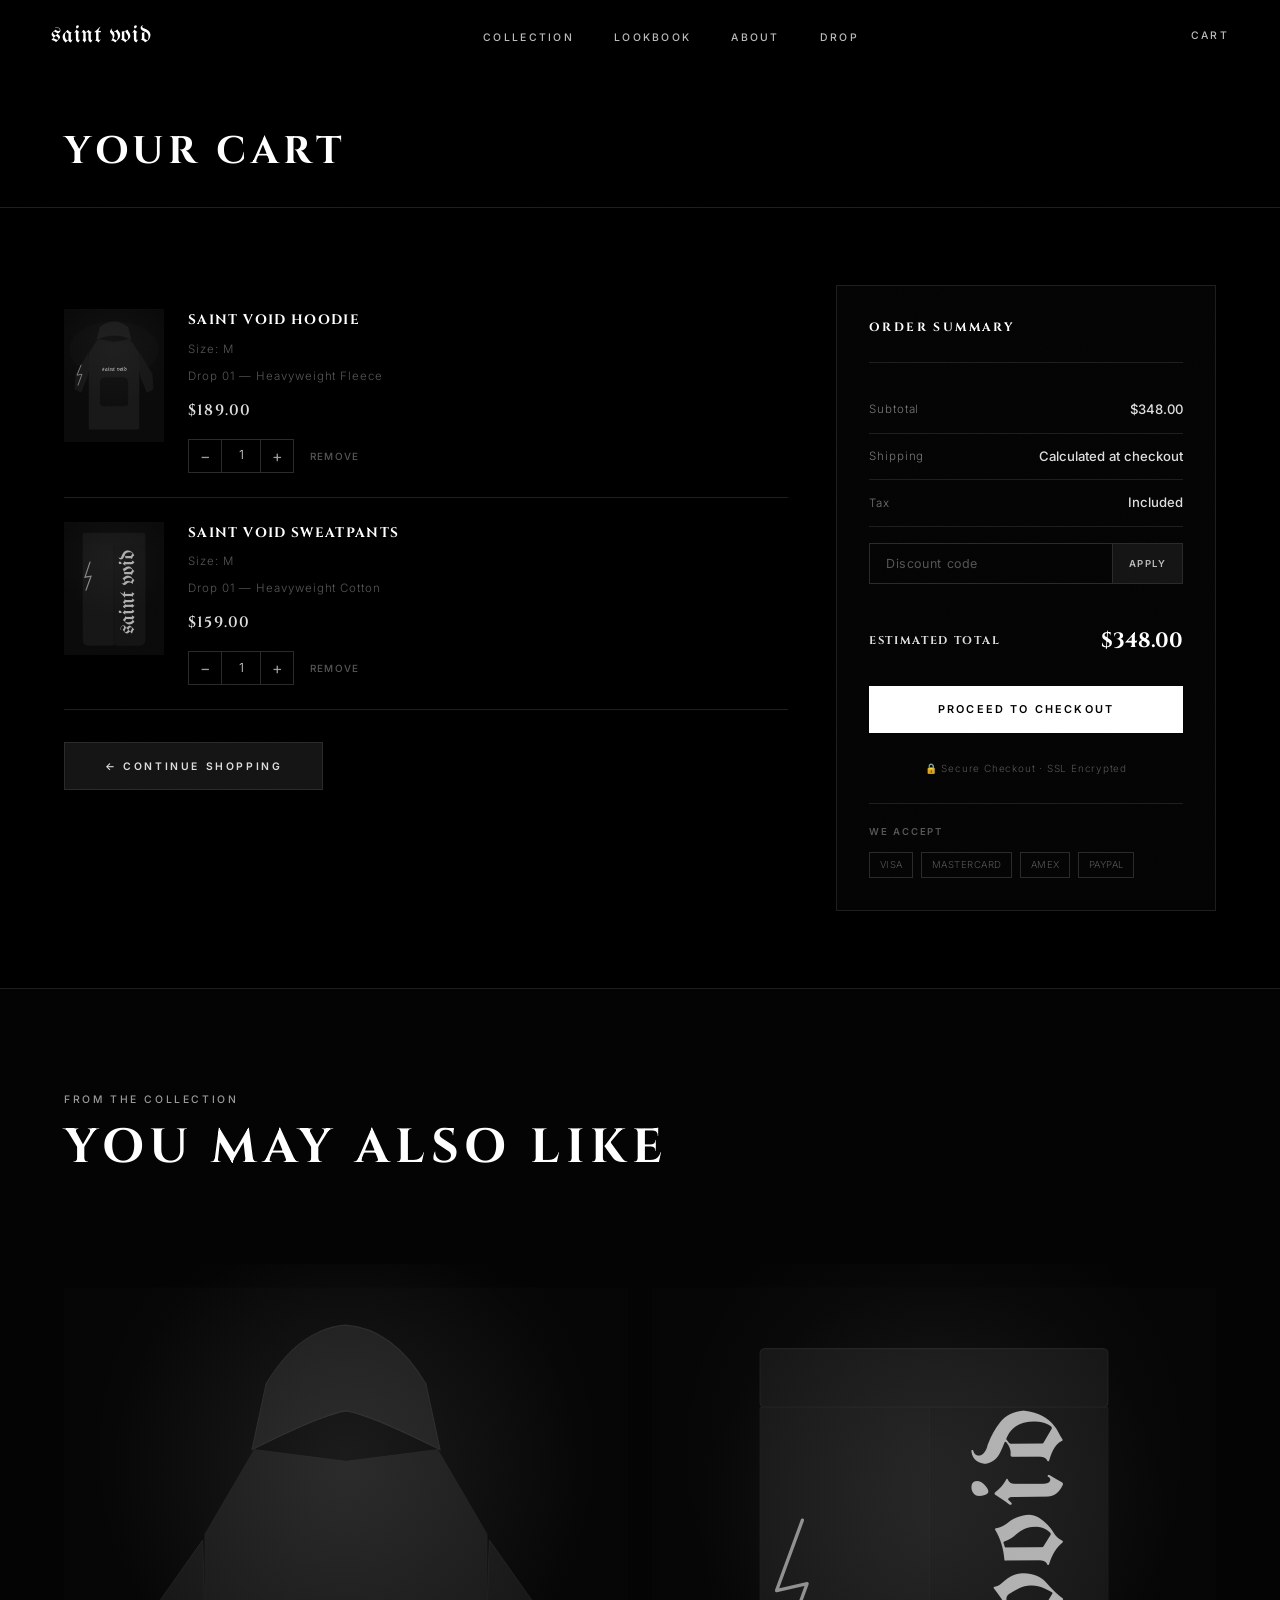
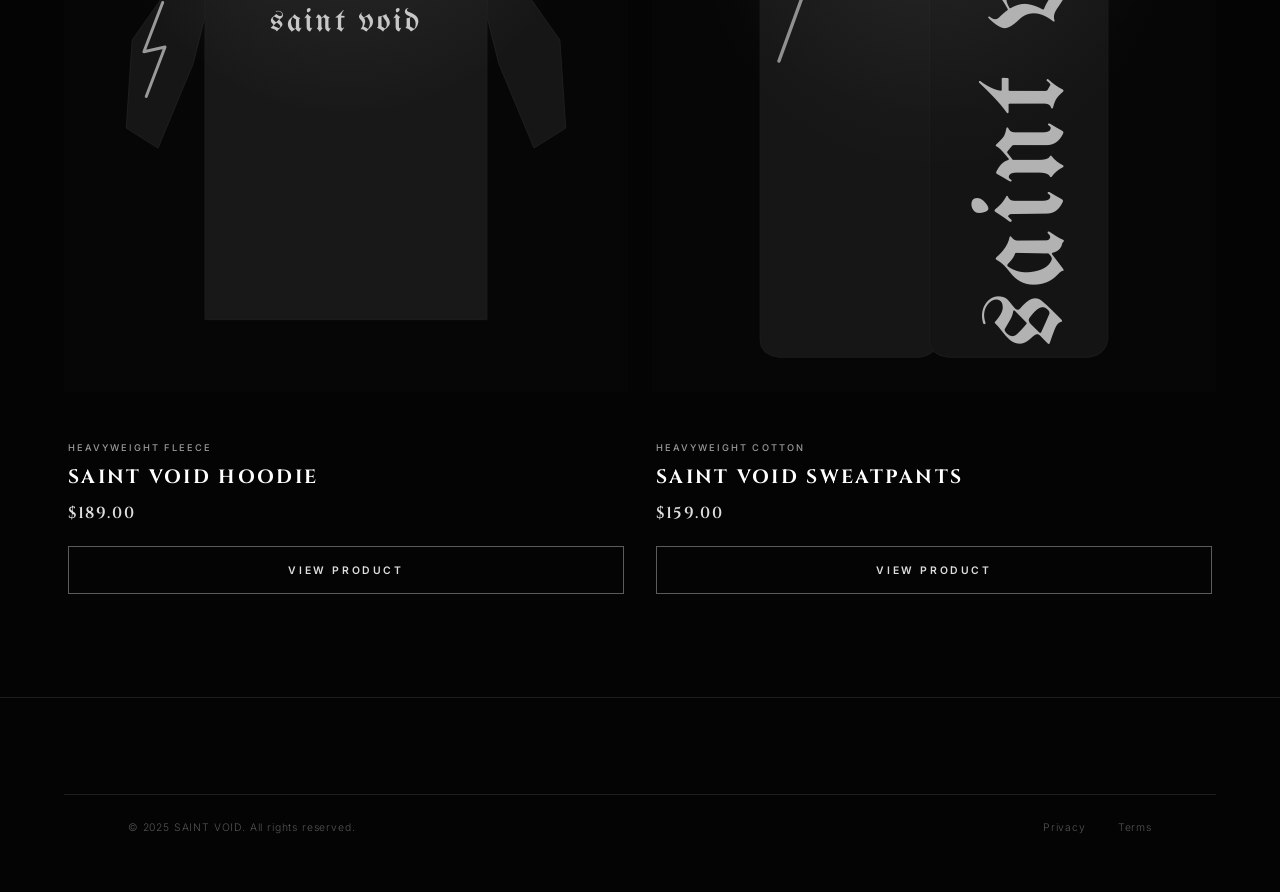
==== cart.html @ ff804b02 "Launch SAINT VOID premium e-commerce website (Drop 01) Complete multi-page luxury gothic streetwear " ====
<!DOCTYPE html>
<html lang="en">
<head>
  <meta charset="UTF-8" />
  <meta name="viewport" content="width=device-width, initial-scale=1.0" />
  <title>Cart — SAINT VOID</title>
  <link rel="preconnect" href="https://fonts.googleapis.com" />
  <link rel="preconnect" href="https://fonts.gstatic.com" crossorigin />
  <link rel="stylesheet" href="css/styles.css" />
</head>
<body>

<!-- ================================================
     NAVIGATION
     ================================================ -->
<nav class="nav scrolled" id="nav">
  <a href="index.html" class="nav-logo">saint void</a>
  <ul class="nav-links">
    <li><a href="index.html#collection">Collection</a></li>
    <li><a href="index.html#lookbook">Lookbook</a></li>
    <li><a href="index.html#about">About</a></li>
    <li><a href="index.html#drop">Drop</a></li>
  </ul>
  <div class="nav-actions">
    <a href="cart.html" class="nav-cart">
      Cart <span class="cart-count" style="display:none;">0</span>
    </a>
    <button class="nav-hamburger" aria-label="Menu">
      <span></span><span></span><span></span>
    </button>
  </div>
</nav>

<!-- Mobile Menu -->
<div class="mobile-menu">
  <button class="mobile-close" aria-label="Close">✕</button>
  <a href="index.html#collection">Collection</a>
  <a href="index.html#lookbook">Lookbook</a>
  <a href="index.html#about">About</a>
  <a href="index.html#drop">Drop</a>
</div>

<!-- ================================================
     CART PAGE
     ================================================ -->
<main class="cart-page">
  <div class="cart-header">
    <h1 class="cart-title">Your Cart</h1>
  </div>

  <div class="cart-layout">

    <!-- ---- Cart Items ---- -->
    <div>
      <div class="cart-items" id="cart-items">

        <!-- Item 1: Hoodie -->
        <div class="cart-item" data-price="189">
          <a href="product-hoodie.html" class="cart-item-img" aria-label="SAINT VOID Hoodie">
            <!-- Hoodie mini visual -->
            <svg viewBox="0 0 100 133" xmlns="http://www.w3.org/2000/svg" style="width:100%;height:100%;display:block;">
              <rect width="100" height="133" fill="#0a0a0a"/>
              <ellipse cx="50" cy="40" rx="45" ry="28" fill="rgba(255,255,255,0.01)"/>
              <path d="M24 45 L12 65 L11 80 L17 83 L23 68 L25 58 Z" fill="#161616" stroke="#1e1e1e" stroke-width="0.5"/>
              <path d="M76 45 L88 65 L89 80 L83 83 L77 68 L75 58 Z" fill="#161616" stroke="#1e1e1e" stroke-width="0.5"/>
              <path d="M36 18 Q50 7 64 18 L67 30 Q50 22 33 30 Z" fill="#1a1a1a" stroke="#222" stroke-width="0.4"/>
              <path d="M25 44 L34 30 L50 33 L66 30 L75 44 L75 120 L25 120 Z" fill="#181818" stroke="#1c1c1c" stroke-width="0.4"/>
              <path d="M36 73 Q36 68 42 68 L58 68 Q64 68 64 73 L64 94 Q64 97 60 97 L40 97 Q36 97 36 94 Z" fill="#0e0e0e" stroke="#191919" stroke-width="0.4"/>
              <text x="50" y="62" font-family="UnifrakturMaguntia, serif" font-size="6" fill="#c0c0c0" text-anchor="middle">saint void</text>
              <path d="M17 56 L13 66 L18 65 L14 76" stroke="#7a7a7a" stroke-width="1" fill="none" stroke-linecap="round"/>
            </svg>
          </a>
          <div class="cart-item-info">
            <div class="cart-item-name">SAINT VOID Hoodie</div>
            <div class="cart-item-meta">Size: M</div>
            <div class="cart-item-meta">Drop 01 — Heavyweight Fleece</div>
            <div class="cart-item-price" style="margin-top:0.25rem;">$189.00</div>
            <div class="cart-item-controls">
              <div class="cart-qty" aria-label="Quantity">
                <button class="cart-qty-btn" data-action="minus" aria-label="Decrease">−</button>
                <div class="cart-qty-num">1</div>
                <button class="cart-qty-btn" data-action="plus" aria-label="Increase">+</button>
              </div>
              <button class="cart-remove" aria-label="Remove SAINT VOID Hoodie from cart">Remove</button>
            </div>
          </div>
        </div>

        <!-- Item 2: Sweatpants -->
        <div class="cart-item" data-price="159">
          <a href="product-sweatpants.html" class="cart-item-img" aria-label="SAINT VOID Sweatpants">
            <!-- Sweatpants mini visual -->
            <svg viewBox="0 0 100 133" xmlns="http://www.w3.org/2000/svg" style="width:100%;height:100%;display:block;">
              <rect width="100" height="133" fill="#0a0a0a"/>
              <rect x="19" y="11" width="62" height="11" rx="1" fill="#151515" stroke="#1e1e1e" stroke-width="0.4"/>
              <path d="M19 22 L19 118 Q19 122 23 123 L48 123 Q51 122 51 118 L51 22 Z" fill="#161616" stroke="#1c1c1c" stroke-width="0.4"/>
              <path d="M49 22 L49 118 Q49 122 53 123 L77 123 Q81 122 81 118 L81 22 Z" fill="#141414" stroke="#1c1c1c" stroke-width="0.4"/>
              <text x="35" y="105" font-family="UnifrakturMaguntia, serif" font-size="22" fill="#c0c0c0" text-anchor="middle"
                transform="rotate(-90, 35, 70)" opacity="0.9">saint void</text>
              <path d="M26 40 L21 55 L27 54 L22 68" stroke="#888" stroke-width="1.2" fill="none" stroke-linecap="round"/>
              <line x1="50" y1="22" x2="50" y2="124" stroke="#121212" stroke-width="0.8"/>
            </svg>
          </a>
          <div class="cart-item-info">
            <div class="cart-item-name">SAINT VOID Sweatpants</div>
            <div class="cart-item-meta">Size: M</div>
            <div class="cart-item-meta">Drop 01 — Heavyweight Cotton</div>
            <div class="cart-item-price" style="margin-top:0.25rem;">$159.00</div>
            <div class="cart-item-controls">
              <div class="cart-qty" aria-label="Quantity">
                <button class="cart-qty-btn" data-action="minus" aria-label="Decrease">−</button>
                <div class="cart-qty-num">1</div>
                <button class="cart-qty-btn" data-action="plus" aria-label="Increase">+</button>
              </div>
              <button class="cart-remove" aria-label="Remove SAINT VOID Sweatpants from cart">Remove</button>
            </div>
          </div>
        </div>

      </div><!-- /cart-items -->

      <!-- Continue shopping -->
      <div style="padding:2rem 0;">
        <a href="index.html#collection" class="btn btn-dark" style="display:inline-flex;gap:0.5rem;">
          ← Continue Shopping
        </a>
      </div>
    </div>

    <!-- ---- Cart Summary ---- -->
    <div>
      <div class="cart-summary">
        <div class="cart-summary-title">Order Summary</div>

        <div class="cart-summary-line">
          <span class="cart-summary-label">Subtotal</span>
          <span class="cart-summary-value cart-subtotal-value">$348.00</span>
        </div>
        <div class="cart-summary-line">
          <span class="cart-summary-label">Shipping</span>
          <span class="cart-summary-value">Calculated at checkout</span>
        </div>
        <div class="cart-summary-line">
          <span class="cart-summary-label">Tax</span>
          <span class="cart-summary-value">Included</span>
        </div>

        <!-- Discount code -->
        <div class="cart-discount" style="margin-top:1rem;">
          <input type="text" placeholder="Discount code" class="cart-discount-input" aria-label="Discount code" />
          <button class="cart-discount-btn">Apply</button>
        </div>

        <div class="cart-summary-total">
          <span class="cart-total-label">Estimated Total</span>
          <span class="cart-total-value">$348.00</span>
        </div>

        <a href="checkout.html" class="btn btn-primary btn-full" style="margin-top:0.5rem;font-size:0.68rem;letter-spacing:0.2em;">
          Proceed to Checkout
        </a>

        <div style="margin-top:1.25rem;text-align:center;">
          <span style="font-size:0.62rem;color:var(--silver-dark);letter-spacing:0.08em;">
            🔒 Secure Checkout · SSL Encrypted
          </span>
        </div>

        <div style="margin-top:1.5rem;padding-top:1.25rem;border-top:1px solid var(--border-dim);">
          <div style="font-size:0.6rem;font-weight:600;letter-spacing:0.2em;text-transform:uppercase;color:var(--silver-dark);margin-bottom:0.75rem;">We Accept</div>
          <div style="display:flex;gap:0.5rem;flex-wrap:wrap;">
            <span style="padding:0.25rem 0.6rem;border:1px solid var(--border);font-size:0.6rem;color:var(--silver-dark);letter-spacing:0.05em;">VISA</span>
            <span style="padding:0.25rem 0.6rem;border:1px solid var(--border);font-size:0.6rem;color:var(--silver-dark);letter-spacing:0.05em;">MASTERCARD</span>
            <span style="padding:0.25rem 0.6rem;border:1px solid var(--border);font-size:0.6rem;color:var(--silver-dark);letter-spacing:0.05em;">AMEX</span>
            <span style="padding:0.25rem 0.6rem;border:1px solid var(--border);font-size:0.6rem;color:var(--silver-dark);letter-spacing:0.05em;">PAYPAL</span>
          </div>
        </div>
      </div>
    </div>

  </div><!-- /cart-layout -->

  <!-- You May Also Like (cross-sell) -->
  <div class="related" style="margin-top:0;">
    <div class="section-header">
      <div>
        <div class="section-label">From the Collection</div>
        <h2 class="section-title">You May Also Like</h2>
      </div>
    </div>
    <div class="related-grid">
      <article class="product-card fade-up">
        <a href="product-hoodie.html" class="product-card-visual">
          <div style="position:absolute;inset:0;background:radial-gradient(ellipse 65% 50% at 50% 28%,rgba(180,180,180,0.07) 0%,transparent 65%);z-index:1;pointer-events:none;"></div>
          <svg viewBox="0 0 480 600" xmlns="http://www.w3.org/2000/svg" style="position:absolute;inset:0;width:100%;height:100%;z-index:0;">
            <rect width="480" height="600" fill="#060606"/>
            <path d="M118 215 L58 300 L53 375 L80 392 L110 320 L120 280 Z" fill="#161616" stroke="#1f1f1f" stroke-width="0.8"/>
            <path d="M362 215 L422 300 L427 375 L400 392 L370 320 L360 280 Z" fill="#161616" stroke="#1f1f1f" stroke-width="0.8"/>
            <path d="M172 82 Q200 35 240 32 Q280 35 308 82 L320 138 Q260 108 240 105 Q220 108 160 138 Z" fill="#1a1a1a" stroke="#242424" stroke-width="0.9"/>
            <path d="M120 210 L162 138 L240 148 L318 138 L360 210 L360 538 L120 538 Z" fill="#181818" stroke="#1c1c1c" stroke-width="0.8"/>
            <text x="240" y="292" font-family="UnifrakturMaguntia, serif" font-size="28" fill="#c8c8c8" text-anchor="middle" letter-spacing="2">saint void</text>
            <path d="M84 268 L68 310 L86 306 L70 348" stroke="#9a9a9a" stroke-width="2.5" fill="none" stroke-linecap="round" stroke-linejoin="round"/>
          </svg>
        </a>
        <div class="product-card-info">
          <div class="product-card-tag">Heavyweight Fleece</div>
          <div class="product-card-name">SAINT VOID Hoodie</div>
          <div class="product-card-footer">
            <span class="product-price">$189.00</span>
          </div>
          <div class="product-card-actions">
            <a href="product-hoodie.html" class="btn btn-outline" style="flex:1;">View Product</a>
          </div>
        </div>
      </article>

      <article class="product-card fade-up delay-2">
        <a href="product-sweatpants.html" class="product-card-visual">
          <div style="position:absolute;inset:0;background:radial-gradient(ellipse 65% 50% at 50% 35%,rgba(160,160,160,0.07) 0%,transparent 65%);z-index:1;pointer-events:none;"></div>
          <svg viewBox="0 0 480 600" xmlns="http://www.w3.org/2000/svg" style="position:absolute;inset:0;width:100%;height:100%;z-index:0;">
            <rect width="480" height="600" fill="#060606"/>
            <rect x="92" y="52" width="296" height="50" rx="4" fill="#151515" stroke="#202020" stroke-width="0.9"/>
            <path d="M92 102 L92 555 Q92 568 108 570 L228 570 Q242 568 244 555 L244 102 Z" fill="#161616" stroke="#1c1c1c" stroke-width="0.8"/>
            <path d="M236 102 L236 555 Q236 568 252 570 L372 570 Q386 568 388 555 L388 102 Z" fill="#141414" stroke="#1c1c1c" stroke-width="0.8"/>
            <text x="168" y="510" font-family="UnifrakturMaguntia, serif" font-size="110" fill="#c0c0c0" text-anchor="middle"
              transform="rotate(-90, 168, 330)" letter-spacing="4" opacity="0.92">saint void</text>
            <path d="M128 198 L106 258 L132 252 L108 318" stroke="#909090" stroke-width="2.8" fill="none" stroke-linecap="round" stroke-linejoin="round"/>
          </svg>
        </a>
        <div class="product-card-info">
          <div class="product-card-tag">Heavyweight Cotton</div>
          <div class="product-card-name">SAINT VOID Sweatpants</div>
          <div class="product-card-footer">
            <span class="product-price">$159.00</span>
          </div>
          <div class="product-card-actions">
            <a href="product-sweatpants.html" class="btn btn-outline" style="flex:1;">View Product</a>
          </div>
        </div>
      </article>
    </div>
  </div>

</main>

<!-- Footer -->
<footer class="footer">
  <div class="footer-bottom" style="border-top:1px solid var(--border-dim);padding:1.5rem clamp(1.5rem,5vw,5rem);">
    <span class="footer-copy">© 2025 SAINT VOID. All rights reserved.</span>
    <div class="footer-legal">
      <a href="#">Privacy</a>
      <a href="#">Terms</a>
    </div>
  </div>
</footer>

<script src="js/main.js"></script>
<script>
// Discount code button
document.querySelector('.cart-discount-btn')?.addEventListener('click', function() {
  const input = document.querySelector('.cart-discount-input');
  if (input && input.value.trim()) {
    // Simulate discount applied
    const val = input.value.trim().toUpperCase();
    if (val === 'VOID10' || val === 'SAINT') {
      const subtotalEl = document.querySelector('.cart-subtotal-value');
      const totalEl = document.querySelector('.cart-total-value');
      if (subtotalEl) {
        const current = parseFloat(subtotalEl.textContent.replace('$','')) || 348;
        const disc = (current * 0.9).toFixed(2);
        subtotalEl.textContent = `$${disc}`;
        if (totalEl) totalEl.textContent = `$${disc}`;
        input.value = '✓ ' + val;
        input.disabled = true;
        this.textContent = 'Applied';
        this.disabled = true;
      }
    } else {
      input.style.borderColor = 'rgba(200,80,80,0.4)';
      setTimeout(() => input.style.borderColor = '', 1500);
    }
  }
});
</script>
</body>
</html>
---- css/styles.css ----
/* ================================================
   SAINT VOID — LUXURY GOTHIC STREETWEAR
   Premium E-Commerce Stylesheet
   ================================================ */

@import url('https://fonts.googleapis.com/css2?family=UnifrakturMaguntia&family=Cinzel:wght@400;600;700;900&family=Inter:wght@300;400;500;600;700&display=swap');

/* ================================================
   CSS CUSTOM PROPERTIES
   ================================================ */
:root {
  --black:          #000000;
  --deep:           #040404;
  --dark:           #080808;
  --charcoal:       #101010;
  --surface:        #141414;
  --surface-2:      #1a1a1a;
  --border-dim:     #1e1e1e;
  --border:         #2a2a2a;
  --border-light:   #3a3a3a;
  --silver-dark:    #555555;
  --silver-dim:     #777777;
  --silver:         #9a9a9a;
  --silver-light:   #bbbbbb;
  --white:          #dedede;
  --pure:           #ffffff;

  --gothic:   'UnifrakturMaguntia', cursive;
  --heading:  'Cinzel', serif;
  --body:     'Inter', sans-serif;

  --ease:       cubic-bezier(0.4, 0, 0.2, 1);
  --ease-out:   cubic-bezier(0, 0, 0.2, 1);
  --ease-in:    cubic-bezier(0.4, 0, 1, 1);
  --fast:       0.2s;
  --mid:        0.4s;
  --slow:       0.7s;

  --nav-height: 72px;
}

/* ================================================
   RESET & BASE
   ================================================ */
*, *::before, *::after {
  box-sizing: border-box;
  margin: 0;
  padding: 0;
}

html {
  font-size: 16px;
  scroll-behavior: smooth;
  -webkit-font-smoothing: antialiased;
  -moz-osx-font-smoothing: grayscale;
}

body {
  background-color: var(--black);
  color: var(--white);
  font-family: var(--body);
  font-weight: 300;
  line-height: 1.65;
  overflow-x: hidden;
  position: relative;
}

img  { max-width: 100%; display: block; }
a    { color: inherit; text-decoration: none; }
ul   { list-style: none; }
button { cursor: pointer; border: none; background: none; font-family: inherit; color: inherit; }
input, select, textarea { font-family: inherit; }

/* Grain overlay */
body::before {
  content: '';
  position: fixed;
  inset: 0;
  background-image:
    url("data:image/svg+xml,%3Csvg xmlns='http://www.w3.org/2000/svg' width='250' height='250'%3E%3Cfilter id='grain'%3E%3CfeTurbulence type='fractalNoise' baseFrequency='0.80' numOctaves='4' stitchTiles='stitch'/%3E%3C/filter%3E%3Crect width='250' height='250' filter='url(%23grain)' opacity='1'/%3E%3C/svg%3E");
  pointer-events: none;
  z-index: 9999;
  opacity: 0.035;
  mix-blend-mode: overlay;
}

/* ================================================
   TYPOGRAPHY
   ================================================ */
.font-gothic   { font-family: var(--gothic); }
.font-heading  { font-family: var(--heading); }
.font-body     { font-family: var(--body); }

h1, h2, h3, h4 { font-family: var(--heading); font-weight: 700; letter-spacing: 0.08em; }

.section-label {
  font-family: var(--body);
  font-size: 0.65rem;
  font-weight: 500;
  letter-spacing: 0.25em;
  text-transform: uppercase;
  color: var(--silver);
}

.gothic-display {
  font-family: var(--gothic);
  line-height: 0.9;
}

/* ================================================
   SCROLLBAR
   ================================================ */
::-webkit-scrollbar { width: 4px; }
::-webkit-scrollbar-track { background: var(--black); }
::-webkit-scrollbar-thumb { background: var(--border-light); border-radius: 2px; }

/* ================================================
   NAVIGATION
   ================================================ */
.nav {
  position: fixed;
  top: 0;
  left: 0;
  right: 0;
  height: var(--nav-height);
  z-index: 1000;
  display: flex;
  align-items: center;
  justify-content: space-between;
  padding: 0 clamp(1.5rem, 4vw, 4rem);
  transition: background var(--mid) var(--ease), border-color var(--mid) var(--ease);
  border-bottom: 1px solid transparent;
}

.nav.scrolled {
  background: rgba(0, 0, 0, 0.92);
  backdrop-filter: blur(20px);
  -webkit-backdrop-filter: blur(20px);
  border-bottom-color: var(--border-dim);
}

.nav-logo {
  font-family: var(--gothic);
  font-size: 1.5rem;
  letter-spacing: 0.03em;
  color: var(--pure);
  line-height: 1;
  transition: opacity var(--fast) var(--ease);
}
.nav-logo:hover { opacity: 0.7; }

.nav-links {
  display: flex;
  align-items: center;
  gap: 2.5rem;
}

.nav-links a {
  font-size: 0.65rem;
  font-weight: 500;
  letter-spacing: 0.22em;
  text-transform: uppercase;
  color: var(--silver-light);
  transition: color var(--fast) var(--ease);
  position: relative;
}

.nav-links a::after {
  content: '';
  position: absolute;
  bottom: -3px;
  left: 0;
  width: 0;
  height: 1px;
  background: var(--pure);
  transition: width var(--mid) var(--ease);
}

.nav-links a:hover { color: var(--pure); }
.nav-links a:hover::after { width: 100%; }

.nav-actions {
  display: flex;
  align-items: center;
  gap: 1.5rem;
}

.nav-cart {
  position: relative;
  display: flex;
  align-items: center;
  gap: 0.5rem;
  font-size: 0.65rem;
  font-weight: 500;
  letter-spacing: 0.22em;
  text-transform: uppercase;
  color: var(--silver-light);
  transition: color var(--fast) var(--ease);
  cursor: pointer;
}
.nav-cart:hover { color: var(--pure); }

.cart-count {
  display: flex;
  align-items: center;
  justify-content: center;
  width: 18px;
  height: 18px;
  background: var(--pure);
  color: var(--black);
  font-size: 0.6rem;
  font-weight: 700;
  border-radius: 50%;
  letter-spacing: 0;
}

.nav-hamburger {
  display: none;
  flex-direction: column;
  gap: 5px;
  cursor: pointer;
  padding: 4px;
}
.nav-hamburger span {
  display: block;
  width: 22px;
  height: 1px;
  background: var(--white);
  transition: transform var(--mid) var(--ease), opacity var(--fast) var(--ease);
}

.mobile-menu {
  display: none;
  position: fixed;
  inset: 0;
  background: var(--black);
  z-index: 999;
  flex-direction: column;
  align-items: center;
  justify-content: center;
  gap: 3rem;
  padding: 2rem;
  opacity: 0;
  transition: opacity var(--mid) var(--ease);
}
.mobile-menu.open {
  display: flex;
  opacity: 1;
}
.mobile-menu a {
  font-family: var(--heading);
  font-size: clamp(1.5rem, 5vw, 2.5rem);
  font-weight: 700;
  letter-spacing: 0.15em;
  text-transform: uppercase;
  color: var(--white);
  transition: color var(--fast) var(--ease);
}
.mobile-menu a:hover { color: var(--silver); }

.mobile-close {
  position: absolute;
  top: 1.5rem;
  right: 2rem;
  font-size: 1.5rem;
  cursor: pointer;
  color: var(--silver);
}

/* ================================================
   BUTTONS
   ================================================ */
.btn {
  display: inline-flex;
  align-items: center;
  justify-content: center;
  gap: 0.5rem;
  padding: 0.9rem 2.5rem;
  font-size: 0.65rem;
  font-weight: 600;
  letter-spacing: 0.25em;
  text-transform: uppercase;
  transition: all var(--mid) var(--ease);
  cursor: pointer;
  border: none;
  font-family: var(--body);
}

.btn-primary {
  background: var(--pure);
  color: var(--black);
}
.btn-primary:hover {
  background: var(--silver-light);
  transform: translateY(-1px);
}

.btn-outline {
  background: transparent;
  color: var(--white);
  border: 1px solid rgba(255,255,255,0.35);
}
.btn-outline:hover {
  background: var(--pure);
  color: var(--black);
  border-color: var(--pure);
  transform: translateY(-1px);
}

.btn-dark {
  background: var(--surface);
  color: var(--white);
  border: 1px solid var(--border);
}
.btn-dark:hover {
  background: var(--surface-2);
  border-color: var(--silver-dark);
}

.btn-full { width: 100%; }

/* ================================================
   HERO SECTION
   ================================================ */
.hero {
  position: relative;
  min-height: 100vh;
  display: flex;
  align-items: center;
  justify-content: center;
  overflow: hidden;
  padding: var(--nav-height) 2rem 0;
}

.hero-bg {
  position: absolute;
  inset: 0;
  background:
    radial-gradient(ellipse 80% 60% at 50% 40%, rgba(80,80,80,0.06) 0%, transparent 70%),
    radial-gradient(ellipse 40% 40% at 20% 80%, rgba(60,60,60,0.04) 0%, transparent 60%),
    radial-gradient(ellipse 40% 40% at 80% 80%, rgba(60,60,60,0.04) 0%, transparent 60%),
    var(--black);
}

/* Stars layer */
.hero-stars {
  position: absolute;
  inset: 0;
  pointer-events: none;
}

.hero-content {
  position: relative;
  z-index: 2;
  text-align: center;
  max-width: 900px;
  margin: 0 auto;
}

.hero-label {
  display: block;
  margin-bottom: 2rem;
  font-size: 0.6rem;
  font-weight: 500;
  letter-spacing: 0.4em;
  text-transform: uppercase;
  color: var(--silver);
}

.hero-brand {
  font-family: var(--gothic);
  font-size: clamp(5rem, 16vw, 14rem);
  color: var(--pure);
  line-height: 0.85;
  letter-spacing: 0.02em;
  margin-bottom: 2rem;
  text-shadow:
    0 0 80px rgba(255,255,255,0.04),
    0 0 200px rgba(200,200,200,0.02);
}

.hero-sub {
  font-family: var(--heading);
  font-size: clamp(0.7rem, 1.5vw, 0.95rem);
  font-weight: 400;
  letter-spacing: 0.18em;
  color: var(--silver-light);
  max-width: 520px;
  margin: 0 auto 3.5rem;
  line-height: 2;
}

.hero-ctas {
  display: flex;
  gap: 1rem;
  justify-content: center;
  flex-wrap: wrap;
}

.hero-scroll {
  position: absolute;
  bottom: 2.5rem;
  left: 50%;
  transform: translateX(-50%);
  display: flex;
  flex-direction: column;
  align-items: center;
  gap: 0.75rem;
  opacity: 0.4;
  animation: scrollPulse 2s ease-in-out infinite;
}

.hero-scroll span {
  font-size: 0.55rem;
  letter-spacing: 0.25em;
  text-transform: uppercase;
}

.scroll-line {
  width: 1px;
  height: 40px;
  background: linear-gradient(to bottom, var(--white), transparent);
}

@keyframes scrollPulse {
  0%, 100% { opacity: 0.4; transform: translateX(-50%) translateY(0); }
  50%       { opacity: 0.7; transform: translateX(-50%) translateY(6px); }
}

/* ================================================
   PRODUCT VISUAL ART (CSS-Based Photography)
   ================================================ */

/* Base visual container */
.product-visual {
  position: relative;
  width: 100%;
  aspect-ratio: 3/4;
  overflow: hidden;
  background: var(--deep);
}

/* Atmospheric studio lighting */
.product-visual::before {
  content: '';
  position: absolute;
  inset: 0;
  background: radial-gradient(ellipse 70% 50% at 50% 30%, rgba(150,150,150,0.07) 0%, transparent 65%);
  z-index: 1;
  pointer-events: none;
}

/* Bottom vignette */
.product-visual::after {
  content: '';
  position: absolute;
  bottom: 0;
  left: 0;
  right: 0;
  height: 40%;
  background: linear-gradient(to top, var(--black) 0%, transparent 100%);
  z-index: 2;
  pointer-events: none;
}

.product-visual svg {
  position: relative;
  z-index: 1;
  width: 100%;
  height: 100%;
}

/* ================================================
   COLLECTION SECTION
   ================================================ */
.section {
  padding: clamp(5rem, 10vw, 10rem) clamp(1.5rem, 5vw, 5rem);
}

.section-header {
  display: flex;
  align-items: flex-end;
  justify-content: space-between;
  margin-bottom: clamp(3rem, 6vw, 5rem);
  flex-wrap: wrap;
  gap: 1.5rem;
}

.section-title {
  font-family: var(--heading);
  font-size: clamp(1.8rem, 4vw, 3rem);
  font-weight: 700;
  letter-spacing: 0.12em;
  text-transform: uppercase;
  color: var(--pure);
}

.section-line {
  flex: 1;
  min-width: 3rem;
  height: 1px;
  background: var(--border);
  margin: 0 2rem 0.5rem;
}

.section-link {
  font-size: 0.65rem;
  font-weight: 500;
  letter-spacing: 0.22em;
  text-transform: uppercase;
  color: var(--silver);
  display: flex;
  align-items: center;
  gap: 0.5rem;
  transition: color var(--fast) var(--ease);
  flex-shrink: 0;
  margin-bottom: 0.4rem;
}
.section-link:hover { color: var(--pure); }
.section-link::after { content: '→'; font-size: 0.8rem; }

.collection-grid {
  display: grid;
  grid-template-columns: repeat(2, 1fr);
  gap: clamp(1rem, 2vw, 2rem);
}

/* ================================================
   PRODUCT CARDS
   ================================================ */
.product-card {
  display: flex;
  flex-direction: column;
  cursor: pointer;
}

.product-card-visual {
  position: relative;
  aspect-ratio: 3/4;
  overflow: hidden;
  background: var(--deep);
  margin-bottom: 1.5rem;
}

.product-card-visual::before {
  content: '';
  position: absolute;
  inset: 0;
  background: radial-gradient(ellipse 70% 55% at 50% 25%, rgba(180,180,180,0.06) 0%, transparent 65%);
  z-index: 1;
}

.product-card-visual svg,
.product-card-visual .visual-art {
  width: 100%;
  height: 100%;
  position: relative;
  z-index: 1;
  transition: transform var(--slow) var(--ease);
}

.product-card:hover .product-card-visual svg,
.product-card:hover .visual-art {
  transform: scale(1.03);
}

.product-card-overlay {
  position: absolute;
  inset: 0;
  background: rgba(0,0,0,0);
  z-index: 3;
  display: flex;
  align-items: flex-end;
  padding: 1.5rem;
  transition: background var(--mid) var(--ease);
}

.product-card:hover .product-card-overlay {
  background: rgba(0,0,0,0.2);
}

.product-card-quick {
  opacity: 0;
  transform: translateY(10px);
  transition: all var(--mid) var(--ease);
}

.product-card:hover .product-card-quick {
  opacity: 1;
  transform: translateY(0);
}

.product-card-info {
  padding: 0 0.25rem;
}

.product-card-tag {
  font-size: 0.58rem;
  font-weight: 500;
  letter-spacing: 0.22em;
  text-transform: uppercase;
  color: var(--silver);
  margin-bottom: 0.4rem;
}

.product-card-name {
  font-family: var(--heading);
  font-size: clamp(0.9rem, 2vw, 1.2rem);
  font-weight: 700;
  letter-spacing: 0.12em;
  text-transform: uppercase;
  color: var(--pure);
  margin-bottom: 0.4rem;
}

.product-card-desc {
  font-size: 0.78rem;
  color: var(--silver-dim);
  margin-bottom: 1rem;
  line-height: 1.5;
}

.product-card-footer {
  display: flex;
  align-items: center;
  justify-content: space-between;
  flex-wrap: wrap;
  gap: 1rem;
}

.product-price {
  font-family: var(--heading);
  font-size: 1rem;
  font-weight: 600;
  letter-spacing: 0.1em;
  color: var(--white);
}

.product-card-actions {
  display: flex;
  gap: 0.5rem;
  margin-top: 1.25rem;
  flex-wrap: wrap;
}

/* Size selector */
.size-selector {
  display: flex;
  gap: 0.4rem;
  flex-wrap: wrap;
  margin-bottom: 1rem;
}

.size-btn {
  width: 36px;
  height: 36px;
  display: flex;
  align-items: center;
  justify-content: center;
  font-size: 0.6rem;
  font-weight: 600;
  letter-spacing: 0.08em;
  color: var(--silver);
  border: 1px solid var(--border);
  background: transparent;
  cursor: pointer;
  transition: all var(--fast) var(--ease);
}

.size-btn:hover {
  color: var(--pure);
  border-color: var(--silver-dark);
}

.size-btn.active {
  background: var(--pure);
  color: var(--black);
  border-color: var(--pure);
}

/* ================================================
   MARQUEE STRIP
   ================================================ */
.marquee-strip {
  border-top: 1px solid var(--border-dim);
  border-bottom: 1px solid var(--border-dim);
  padding: 1rem 0;
  overflow: hidden;
  white-space: nowrap;
}

.marquee-track {
  display: inline-flex;
  animation: marquee 20s linear infinite;
}

.marquee-item {
  display: inline-flex;
  align-items: center;
  gap: 2rem;
  padding: 0 2rem;
  font-family: var(--gothic);
  font-size: 1.4rem;
  color: var(--surface-2);
}

.marquee-dot {
  width: 4px;
  height: 4px;
  background: var(--border-light);
  border-radius: 50%;
  flex-shrink: 0;
}

@keyframes marquee {
  0%   { transform: translateX(0); }
  100% { transform: translateX(-50%); }
}

/* ================================================
   LOOKBOOK SECTION
   ================================================ */
.lookbook {
  padding: clamp(5rem, 10vw, 10rem) clamp(1.5rem, 5vw, 5rem);
  background: var(--deep);
}

.lookbook-grid {
  display: grid;
  grid-template-columns: repeat(12, 1fr);
  grid-template-rows: auto;
  gap: clamp(0.5rem, 1vw, 1rem);
  margin-top: clamp(3rem, 6vw, 5rem);
}

.lookbook-item {
  position: relative;
  overflow: hidden;
  cursor: pointer;
}

.lookbook-item:nth-child(1) { grid-column: 1/8;  grid-row: 1/3; aspect-ratio: 4/5; }
.lookbook-item:nth-child(2) { grid-column: 8/13; grid-row: 1/2; aspect-ratio: 4/3; }
.lookbook-item:nth-child(3) { grid-column: 8/10; grid-row: 2/3; aspect-ratio: 1/1; }
.lookbook-item:nth-child(4) { grid-column: 10/13; grid-row: 2/3; aspect-ratio: 1/1; }
.lookbook-item:nth-child(5) { grid-column: 1/5;  grid-row: 3/4; aspect-ratio: 4/3; }
.lookbook-item:nth-child(6) { grid-column: 5/9;  grid-row: 3/4; aspect-ratio: 4/3; }
.lookbook-item:nth-child(7) { grid-column: 9/13; grid-row: 3/4; aspect-ratio: 4/3; }

.lookbook-item .visual-frame {
  width: 100%;
  height: 100%;
  background: var(--charcoal);
  position: relative;
  overflow: hidden;
  transition: transform var(--slow) var(--ease);
}

.lookbook-item:hover .visual-frame {
  transform: scale(1.04);
}

.lookbook-overlay {
  position: absolute;
  inset: 0;
  background: rgba(0,0,0,0.3);
  display: flex;
  align-items: flex-end;
  padding: 1.5rem;
  opacity: 0;
  transition: opacity var(--mid) var(--ease);
}

.lookbook-item:hover .lookbook-overlay {
  opacity: 1;
}

.lookbook-label {
  font-size: 0.6rem;
  font-weight: 500;
  letter-spacing: 0.22em;
  text-transform: uppercase;
  color: var(--white);
}

/* Visual frames for lookbook items */
.lk-frame {
  width: 100%;
  height: 100%;
  min-height: 200px;
  background: var(--charcoal);
  position: relative;
  overflow: hidden;
}

.lk-frame::before {
  content: '';
  position: absolute;
  inset: 0;
}

.lk-frame-1::before { background: radial-gradient(ellipse 70% 60% at 40% 35%, rgba(140,140,140,0.08) 0%, transparent 70%); }
.lk-frame-2::before { background: radial-gradient(ellipse 80% 70% at 60% 40%, rgba(120,120,120,0.07) 0%, transparent 70%); }
.lk-frame-3::before { background: radial-gradient(circle at 50% 50%, rgba(100,100,100,0.08) 0%, transparent 70%); }
.lk-frame-4::before { background: radial-gradient(circle at 50% 50%, rgba(100,100,100,0.06) 0%, transparent 70%); }
.lk-frame-5::before { background: radial-gradient(ellipse 80% 70% at 30% 50%, rgba(130,130,130,0.07) 0%, transparent 70%); }
.lk-frame-6::before { background: radial-gradient(ellipse 80% 70% at 60% 50%, rgba(130,130,130,0.07) 0%, transparent 70%); }
.lk-frame-7::before { background: radial-gradient(circle at 50% 40%, rgba(120,120,120,0.07) 0%, transparent 70%); }

/* ================================================
   ABOUT SECTION
   ================================================ */
.about {
  padding: clamp(6rem, 12vw, 12rem) clamp(1.5rem, 5vw, 5rem);
}

.about-grid {
  display: grid;
  grid-template-columns: 1fr 1fr;
  gap: clamp(3rem, 8vw, 8rem);
  align-items: center;
}

.about-label {
  margin-bottom: 1.5rem;
}

.about-title {
  font-family: var(--heading);
  font-size: clamp(2rem, 4vw, 3.5rem);
  font-weight: 700;
  letter-spacing: 0.1em;
  text-transform: uppercase;
  color: var(--pure);
  margin-bottom: 2rem;
  line-height: 1.1;
}

.about-text {
  font-size: 1rem;
  color: var(--silver-light);
  line-height: 2;
  margin-bottom: 2rem;
  font-weight: 300;
}

.about-visual {
  position: relative;
  aspect-ratio: 3/4;
  background: var(--charcoal);
  overflow: hidden;
}

.about-visual::before {
  content: '';
  position: absolute;
  inset: 0;
  background: radial-gradient(ellipse 70% 60% at 50% 30%, rgba(160,160,160,0.06) 0%, transparent 65%);
}

.about-manifesto {
  position: absolute;
  inset: 0;
  display: flex;
  align-items: center;
  justify-content: center;
  padding: 3rem;
  z-index: 2;
}

.about-manifesto-text {
  font-family: var(--gothic);
  font-size: clamp(2rem, 5vw, 4rem);
  color: rgba(255,255,255,0.08);
  text-align: center;
  line-height: 1.2;
}

/* ================================================
   LIMITED DROP SECTION
   ================================================ */
.drop {
  background: var(--deep);
  padding: clamp(6rem, 12vw, 12rem) clamp(1.5rem, 5vw, 5rem);
  position: relative;
  overflow: hidden;
  text-align: center;
}

.drop::before {
  content: '';
  position: absolute;
  inset: 0;
  background: radial-gradient(ellipse 80% 60% at 50% 50%, rgba(100,100,100,0.05) 0%, transparent 70%);
}

.drop-content {
  position: relative;
  z-index: 2;
  max-width: 600px;
  margin: 0 auto;
}

.drop-brand {
  font-family: var(--gothic);
  font-size: clamp(3rem, 8vw, 7rem);
  color: rgba(255,255,255,0.04);
  position: absolute;
  top: 50%;
  left: 50%;
  transform: translate(-50%, -50%);
  white-space: nowrap;
  pointer-events: none;
  z-index: 1;
}

.drop-eyebrow {
  margin-bottom: 1.5rem;
}

.drop-title {
  font-family: var(--heading);
  font-size: clamp(2rem, 5vw, 4rem);
  font-weight: 900;
  letter-spacing: 0.2em;
  text-transform: uppercase;
  color: var(--pure);
  margin-bottom: 1rem;
  line-height: 1;
}

.drop-sub {
  font-size: 0.85rem;
  color: var(--silver);
  letter-spacing: 0.1em;
  margin-bottom: 3rem;
}

.countdown {
  display: flex;
  justify-content: center;
  gap: clamp(1.5rem, 4vw, 4rem);
  margin-bottom: 3.5rem;
}

.countdown-unit {
  display: flex;
  flex-direction: column;
  align-items: center;
  gap: 0.5rem;
}

.countdown-value {
  font-family: var(--heading);
  font-size: clamp(2.5rem, 6vw, 5rem);
  font-weight: 700;
  color: var(--pure);
  letter-spacing: 0.05em;
  line-height: 1;
  min-width: 3ch;
  text-align: center;
}

.countdown-label {
  font-size: 0.55rem;
  font-weight: 500;
  letter-spacing: 0.25em;
  text-transform: uppercase;
  color: var(--silver-dark);
}

.countdown-sep {
  font-family: var(--heading);
  font-size: clamp(2rem, 5vw, 4rem);
  color: var(--border-light);
  align-self: flex-start;
  margin-top: 0.4rem;
}

/* ================================================
   NEWSLETTER
   ================================================ */
.newsletter {
  padding: clamp(5rem, 10vw, 8rem) clamp(1.5rem, 5vw, 5rem);
  border-top: 1px solid var(--border-dim);
}

.newsletter-inner {
  max-width: 560px;
  margin: 0 auto;
  text-align: center;
}

.newsletter-title {
  font-family: var(--heading);
  font-size: clamp(1.5rem, 3vw, 2.5rem);
  font-weight: 700;
  letter-spacing: 0.12em;
  text-transform: uppercase;
  color: var(--pure);
  margin-bottom: 1rem;
}

.newsletter-sub {
  font-size: 0.82rem;
  color: var(--silver-dim);
  margin-bottom: 2.5rem;
  letter-spacing: 0.05em;
}

.newsletter-form {
  display: flex;
  gap: 0;
  border: 1px solid var(--border);
  background: var(--deep);
  transition: border-color var(--fast) var(--ease);
}

.newsletter-form:focus-within {
  border-color: var(--silver-dark);
}

.newsletter-input {
  flex: 1;
  padding: 1rem 1.25rem;
  background: transparent;
  border: none;
  outline: none;
  color: var(--white);
  font-size: 0.8rem;
  letter-spacing: 0.05em;
}

.newsletter-input::placeholder { color: var(--silver-dark); }

.newsletter-submit {
  padding: 1rem 1.75rem;
  background: var(--pure);
  color: var(--black);
  font-size: 0.6rem;
  font-weight: 700;
  letter-spacing: 0.2em;
  text-transform: uppercase;
  cursor: pointer;
  border: none;
  transition: background var(--fast) var(--ease);
  white-space: nowrap;
}

.newsletter-submit:hover { background: var(--silver-light); }

.newsletter-note {
  font-size: 0.65rem;
  color: var(--silver-dark);
  margin-top: 1rem;
  letter-spacing: 0.05em;
}

/* ================================================
   FOOTER
   ================================================ */
.footer {
  background: var(--deep);
  border-top: 1px solid var(--border-dim);
  padding: clamp(4rem, 8vw, 6rem) clamp(1.5rem, 5vw, 5rem) 2rem;
}

.footer-grid {
  display: grid;
  grid-template-columns: 2fr 1fr 1fr 1fr;
  gap: 3rem;
  margin-bottom: 4rem;
}

.footer-brand {
  font-family: var(--gothic);
  font-size: 2.2rem;
  color: var(--pure);
  margin-bottom: 1rem;
}

.footer-tagline {
  font-size: 0.78rem;
  color: var(--silver-dark);
  line-height: 1.8;
  max-width: 250px;
}

.footer-col-title {
  font-size: 0.6rem;
  font-weight: 600;
  letter-spacing: 0.22em;
  text-transform: uppercase;
  color: var(--white);
  margin-bottom: 1.25rem;
}

.footer-links {
  display: flex;
  flex-direction: column;
  gap: 0.75rem;
}

.footer-links a {
  font-size: 0.78rem;
  color: var(--silver-dark);
  transition: color var(--fast) var(--ease);
}

.footer-links a:hover { color: var(--silver-light); }

.footer-bottom {
  display: flex;
  align-items: center;
  justify-content: space-between;
  padding-top: 2rem;
  border-top: 1px solid var(--border-dim);
  flex-wrap: wrap;
  gap: 1rem;
}

.footer-copy {
  font-size: 0.65rem;
  color: var(--silver-dark);
  letter-spacing: 0.08em;
}

.footer-legal {
  display: flex;
  gap: 2rem;
}

.footer-legal a {
  font-size: 0.65rem;
  color: var(--silver-dark);
  letter-spacing: 0.08em;
  transition: color var(--fast) var(--ease);
}

.footer-legal a:hover { color: var(--silver); }

/* ================================================
   PRODUCT PAGE
   ================================================ */
.product-page {
  padding-top: var(--nav-height);
  min-height: 100vh;
}

.product-layout {
  display: grid;
  grid-template-columns: 1fr 1fr;
  min-height: calc(100vh - var(--nav-height));
}

.product-gallery {
  position: sticky;
  top: var(--nav-height);
  height: calc(100vh - var(--nav-height));
  overflow-y: auto;
  background: var(--deep);
  padding: 2rem;
  display: flex;
  flex-direction: column;
  gap: 0.75rem;
}

.gallery-main {
  aspect-ratio: 3/4;
  overflow: hidden;
  background: var(--charcoal);
  position: relative;
  cursor: pointer;
  flex-shrink: 0;
}

.gallery-main::before {
  content: '';
  position: absolute;
  inset: 0;
  background: radial-gradient(ellipse 70% 55% at 50% 25%, rgba(180,180,180,0.07) 0%, transparent 65%);
  z-index: 1;
}

.gallery-main svg {
  width: 100%;
  height: 100%;
  position: relative;
  z-index: 0;
}

.gallery-thumbs {
  display: flex;
  gap: 0.5rem;
  flex-shrink: 0;
}

.gallery-thumb {
  flex: 1;
  aspect-ratio: 1/1;
  overflow: hidden;
  background: var(--charcoal);
  cursor: pointer;
  opacity: 0.5;
  transition: opacity var(--fast) var(--ease);
  border: 1px solid transparent;
  position: relative;
}

.gallery-thumb.active {
  opacity: 1;
  border-color: var(--silver-dark);
}

.gallery-thumb:hover { opacity: 0.8; }

.gallery-thumb-inner {
  width: 100%;
  height: 100%;
  background: var(--charcoal);
  position: relative;
  overflow: hidden;
}

.product-info {
  padding: clamp(3rem, 5vw, 5rem) clamp(2rem, 5vw, 5rem);
  display: flex;
  flex-direction: column;
}

.product-breadcrumb {
  display: flex;
  align-items: center;
  gap: 0.5rem;
  margin-bottom: 2rem;
}

.product-breadcrumb a,
.product-breadcrumb span {
  font-size: 0.65rem;
  color: var(--silver-dark);
  letter-spacing: 0.1em;
  text-transform: uppercase;
  transition: color var(--fast) var(--ease);
}

.product-breadcrumb a:hover { color: var(--silver); }
.product-breadcrumb .sep { color: var(--border-light); }

.product-badge {
  display: inline-block;
  padding: 0.3rem 0.75rem;
  background: var(--surface);
  border: 1px solid var(--border);
  font-size: 0.58rem;
  font-weight: 600;
  letter-spacing: 0.2em;
  text-transform: uppercase;
  color: var(--silver);
  margin-bottom: 1.5rem;
}

.product-title {
  font-family: var(--heading);
  font-size: clamp(1.8rem, 3.5vw, 2.8rem);
  font-weight: 900;
  letter-spacing: 0.1em;
  text-transform: uppercase;
  color: var(--pure);
  margin-bottom: 1rem;
  line-height: 1.05;
}

.product-desc {
  font-size: 0.88rem;
  color: var(--silver-light);
  line-height: 1.9;
  margin-bottom: 2rem;
  border-bottom: 1px solid var(--border-dim);
  padding-bottom: 2rem;
}

.product-price-row {
  display: flex;
  align-items: center;
  gap: 1rem;
  margin-bottom: 2rem;
}

.product-price-main {
  font-family: var(--heading);
  font-size: 1.6rem;
  font-weight: 700;
  color: var(--pure);
  letter-spacing: 0.08em;
}

.product-tax {
  font-size: 0.7rem;
  color: var(--silver-dark);
  letter-spacing: 0.08em;
}

.product-section-label {
  font-size: 0.6rem;
  font-weight: 600;
  letter-spacing: 0.2em;
  text-transform: uppercase;
  color: var(--silver);
  margin-bottom: 0.75rem;
}

.product-sizes {
  display: flex;
  gap: 0.4rem;
  margin-bottom: 2rem;
  flex-wrap: wrap;
}

.product-size-btn {
  min-width: 50px;
  height: 50px;
  display: flex;
  align-items: center;
  justify-content: center;
  font-size: 0.65rem;
  font-weight: 600;
  letter-spacing: 0.08em;
  color: var(--silver);
  border: 1px solid var(--border);
  background: transparent;
  cursor: pointer;
  transition: all var(--fast) var(--ease);
  padding: 0 1rem;
}

.product-size-btn:hover {
  color: var(--pure);
  border-color: var(--silver-dark);
}

.product-size-btn.active {
  background: var(--pure);
  color: var(--black);
  border-color: var(--pure);
}

.product-qty-row {
  display: flex;
  align-items: center;
  gap: 1rem;
  margin-bottom: 2rem;
}

.qty-control {
  display: flex;
  align-items: center;
  border: 1px solid var(--border);
}

.qty-btn {
  width: 44px;
  height: 44px;
  display: flex;
  align-items: center;
  justify-content: center;
  font-size: 1.2rem;
  color: var(--silver);
  cursor: pointer;
  transition: all var(--fast) var(--ease);
  background: transparent;
  border: none;
}

.qty-btn:hover {
  background: var(--surface);
  color: var(--pure);
}

.qty-display {
  width: 50px;
  height: 44px;
  display: flex;
  align-items: center;
  justify-content: center;
  font-size: 0.85rem;
  font-weight: 600;
  color: var(--white);
  border-left: 1px solid var(--border);
  border-right: 1px solid var(--border);
}

.product-add-row {
  display: flex;
  gap: 0.75rem;
  margin-bottom: 2rem;
}

.product-add-row .btn {
  flex: 1;
}

.product-details-accordion {
  margin-top: 2rem;
  border-top: 1px solid var(--border-dim);
}

.accordion-item {
  border-bottom: 1px solid var(--border-dim);
}

.accordion-trigger {
  width: 100%;
  display: flex;
  align-items: center;
  justify-content: space-between;
  padding: 1.25rem 0;
  font-size: 0.65rem;
  font-weight: 600;
  letter-spacing: 0.2em;
  text-transform: uppercase;
  color: var(--white);
  cursor: pointer;
  background: transparent;
  border: none;
  text-align: left;
  transition: color var(--fast) var(--ease);
}

.accordion-trigger:hover { color: var(--pure); }

.accordion-icon {
  font-size: 1.2rem;
  color: var(--silver-dark);
  transition: transform var(--mid) var(--ease);
  font-weight: 300;
}

.accordion-item.open .accordion-icon {
  transform: rotate(45deg);
}

.accordion-content {
  max-height: 0;
  overflow: hidden;
  transition: max-height var(--slow) var(--ease);
}

.accordion-item.open .accordion-content {
  max-height: 400px;
}

.accordion-body {
  padding: 0 0 1.5rem;
}

.accordion-body ul {
  list-style: none;
}

.accordion-body ul li {
  font-size: 0.82rem;
  color: var(--silver);
  padding: 0.3rem 0;
  padding-left: 1rem;
  position: relative;
  line-height: 1.6;
}

.accordion-body ul li::before {
  content: '—';
  position: absolute;
  left: 0;
  color: var(--border-light);
}

/* ================================================
   RELATED PRODUCTS
   ================================================ */
.related {
  padding: clamp(4rem, 8vw, 8rem) clamp(1.5rem, 5vw, 5rem);
  border-top: 1px solid var(--border-dim);
  background: var(--deep);
}

.related-grid {
  display: grid;
  grid-template-columns: repeat(auto-fit, minmax(280px, 1fr));
  gap: 1.5rem;
  margin-top: 3rem;
}

/* ================================================
   CART PAGE
   ================================================ */
.cart-page {
  padding-top: var(--nav-height);
  min-height: 100vh;
}

.cart-layout {
  display: grid;
  grid-template-columns: 1fr 380px;
  gap: 3rem;
  padding: clamp(3rem, 6vw, 5rem) clamp(1.5rem, 5vw, 5rem);
  max-width: 1400px;
  margin: 0 auto;
}

.cart-header {
  padding: clamp(2rem, 4vw, 3rem) clamp(1.5rem, 5vw, 5rem) 0;
  border-bottom: 1px solid var(--border-dim);
  margin-bottom: 0;
}

.cart-title {
  font-family: var(--heading);
  font-size: clamp(1.5rem, 3vw, 2.5rem);
  font-weight: 700;
  letter-spacing: 0.12em;
  text-transform: uppercase;
  color: var(--pure);
  padding-bottom: 1.5rem;
}

.cart-items {
  display: flex;
  flex-direction: column;
  gap: 0;
}

.cart-item {
  display: grid;
  grid-template-columns: 100px 1fr;
  gap: 1.5rem;
  padding: 1.5rem 0;
  border-bottom: 1px solid var(--border-dim);
  align-items: start;
}

.cart-item-img {
  aspect-ratio: 3/4;
  background: var(--charcoal);
  overflow: hidden;
  position: relative;
}

.cart-item-img::before {
  content: '';
  position: absolute;
  inset: 0;
  background: radial-gradient(ellipse 80% 60% at 50% 30%, rgba(140,140,140,0.06) 0%, transparent 70%);
}

.cart-item-info {
  display: flex;
  flex-direction: column;
  gap: 0.5rem;
}

.cart-item-name {
  font-family: var(--heading);
  font-size: 0.85rem;
  font-weight: 700;
  letter-spacing: 0.1em;
  text-transform: uppercase;
  color: var(--pure);
}

.cart-item-meta {
  font-size: 0.72rem;
  color: var(--silver-dark);
  letter-spacing: 0.08em;
}

.cart-item-price {
  font-family: var(--heading);
  font-size: 0.95rem;
  font-weight: 600;
  color: var(--white);
  letter-spacing: 0.08em;
}

.cart-item-controls {
  display: flex;
  align-items: center;
  gap: 1rem;
  margin-top: 0.5rem;
}

.cart-qty {
  display: flex;
  align-items: center;
  border: 1px solid var(--border);
}

.cart-qty-btn {
  width: 32px;
  height: 32px;
  display: flex;
  align-items: center;
  justify-content: center;
  font-size: 1rem;
  color: var(--silver);
  cursor: pointer;
  background: transparent;
  border: none;
  transition: all var(--fast) var(--ease);
}

.cart-qty-btn:hover { color: var(--pure); background: var(--surface); }

.cart-qty-num {
  width: 40px;
  height: 32px;
  display: flex;
  align-items: center;
  justify-content: center;
  font-size: 0.78rem;
  color: var(--white);
  border-left: 1px solid var(--border);
  border-right: 1px solid var(--border);
}

.cart-remove {
  font-size: 0.62rem;
  font-weight: 500;
  letter-spacing: 0.12em;
  text-transform: uppercase;
  color: var(--silver-dark);
  cursor: pointer;
  background: transparent;
  border: none;
  transition: color var(--fast) var(--ease);
}

.cart-remove:hover { color: var(--silver-light); }

.cart-summary {
  background: var(--deep);
  border: 1px solid var(--border-dim);
  padding: 2rem;
  position: sticky;
  top: calc(var(--nav-height) + 2rem);
  height: fit-content;
}

.cart-summary-title {
  font-family: var(--heading);
  font-size: 0.75rem;
  font-weight: 700;
  letter-spacing: 0.2em;
  text-transform: uppercase;
  color: var(--pure);
  margin-bottom: 1.5rem;
  padding-bottom: 1.5rem;
  border-bottom: 1px solid var(--border-dim);
}

.cart-summary-line {
  display: flex;
  justify-content: space-between;
  align-items: center;
  padding: 0.75rem 0;
  border-bottom: 1px solid var(--border-dim);
}

.cart-summary-label {
  font-size: 0.72rem;
  color: var(--silver-dim);
  letter-spacing: 0.08em;
}

.cart-summary-value {
  font-size: 0.82rem;
  color: var(--white);
  font-weight: 500;
}

.cart-summary-total {
  display: flex;
  justify-content: space-between;
  align-items: center;
  padding: 1.25rem 0;
  margin-top: 0.5rem;
}

.cart-total-label {
  font-family: var(--heading);
  font-size: 0.7rem;
  font-weight: 700;
  letter-spacing: 0.15em;
  text-transform: uppercase;
  color: var(--white);
}

.cart-total-value {
  font-family: var(--heading);
  font-size: 1.3rem;
  font-weight: 700;
  color: var(--pure);
}

.cart-discount {
  display: flex;
  gap: 0;
  margin: 1.25rem 0;
  border: 1px solid var(--border);
}

.cart-discount input {
  flex: 1;
  padding: 0.75rem 1rem;
  background: transparent;
  border: none;
  outline: none;
  color: var(--white);
  font-size: 0.78rem;
  letter-spacing: 0.05em;
}

.cart-discount input::placeholder { color: var(--silver-dark); }

.cart-discount-btn {
  padding: 0.75rem 1rem;
  background: var(--surface);
  color: var(--silver-light);
  font-size: 0.6rem;
  font-weight: 600;
  letter-spacing: 0.15em;
  text-transform: uppercase;
  cursor: pointer;
  border: none;
  border-left: 1px solid var(--border);
  white-space: nowrap;
  transition: all var(--fast) var(--ease);
}

.cart-discount-btn:hover {
  background: var(--surface-2);
  color: var(--pure);
}

/* ================================================
   CHECKOUT PAGE
   ================================================ */
.checkout-page {
  padding-top: var(--nav-height);
  min-height: 100vh;
}

.checkout-layout {
  display: grid;
  grid-template-columns: 1fr 420px;
  min-height: calc(100vh - var(--nav-height));
}

.checkout-form-col {
  padding: clamp(3rem, 6vw, 5rem) clamp(2rem, 6vw, 6rem);
  border-right: 1px solid var(--border-dim);
}

.checkout-summary-col {
  background: var(--deep);
  padding: clamp(3rem, 6vw, 5rem) clamp(2rem, 4vw, 4rem);
}

.checkout-logo {
  font-family: var(--gothic);
  font-size: 2rem;
  color: var(--pure);
  margin-bottom: 3rem;
  display: block;
}

.checkout-steps {
  display: flex;
  align-items: center;
  gap: 0;
  margin-bottom: 3rem;
}

.checkout-step {
  display: flex;
  align-items: center;
  gap: 0.5rem;
  font-size: 0.65rem;
  font-weight: 500;
  letter-spacing: 0.15em;
  text-transform: uppercase;
  color: var(--silver-dark);
}

.checkout-step.active { color: var(--white); }

.checkout-step-num {
  width: 22px;
  height: 22px;
  border-radius: 50%;
  border: 1px solid var(--border);
  display: flex;
  align-items: center;
  justify-content: center;
  font-size: 0.6rem;
  font-weight: 600;
}

.checkout-step.active .checkout-step-num {
  background: var(--pure);
  color: var(--black);
  border-color: var(--pure);
}

.checkout-step-sep {
  flex: 1;
  min-width: 2rem;
  height: 1px;
  background: var(--border-dim);
  margin: 0 1rem;
}

.checkout-section {
  margin-bottom: 2.5rem;
}

.checkout-section-title {
  font-family: var(--heading);
  font-size: 0.7rem;
  font-weight: 700;
  letter-spacing: 0.2em;
  text-transform: uppercase;
  color: var(--pure);
  margin-bottom: 1.25rem;
  padding-bottom: 0.75rem;
  border-bottom: 1px solid var(--border-dim);
}

.form-row {
  display: grid;
  grid-template-columns: 1fr 1fr;
  gap: 0.75rem;
  margin-bottom: 0.75rem;
}

.form-group {
  display: flex;
  flex-direction: column;
  gap: 0.4rem;
  margin-bottom: 0.75rem;
}

.form-group.full { grid-column: 1 / -1; }

.form-label {
  font-size: 0.6rem;
  font-weight: 500;
  letter-spacing: 0.15em;
  text-transform: uppercase;
  color: var(--silver-dim);
}

.form-input {
  padding: 0.875rem 1rem;
  background: var(--deep);
  border: 1px solid var(--border);
  color: var(--white);
  font-size: 0.85rem;
  outline: none;
  transition: border-color var(--fast) var(--ease);
}

.form-input:focus { border-color: var(--silver-dark); }
.form-input::placeholder { color: var(--border-light); }

.form-select {
  padding: 0.875rem 1rem;
  background: var(--deep);
  border: 1px solid var(--border);
  color: var(--white);
  font-size: 0.85rem;
  outline: none;
  transition: border-color var(--fast) var(--ease);
  appearance: none;
  cursor: pointer;
  width: 100%;
}

.form-select:focus { border-color: var(--silver-dark); }

.payment-methods {
  display: flex;
  flex-direction: column;
  gap: 0;
  border: 1px solid var(--border);
}

.payment-method {
  display: flex;
  align-items: center;
  gap: 1rem;
  padding: 1rem 1.25rem;
  cursor: pointer;
  border-bottom: 1px solid var(--border);
  transition: background var(--fast) var(--ease);
}

.payment-method:last-child { border-bottom: none; }
.payment-method:hover { background: var(--surface); }
.payment-method.active { background: var(--surface); }

.payment-radio {
  width: 16px;
  height: 16px;
  border-radius: 50%;
  border: 1px solid var(--border-light);
  display: flex;
  align-items: center;
  justify-content: center;
  flex-shrink: 0;
  transition: border-color var(--fast) var(--ease);
}

.payment-method.active .payment-radio {
  border-color: var(--pure);
}

.payment-radio-dot {
  width: 8px;
  height: 8px;
  border-radius: 50%;
  background: var(--pure);
  opacity: 0;
  transition: opacity var(--fast) var(--ease);
}

.payment-method.active .payment-radio-dot { opacity: 1; }

.payment-method-name {
  font-size: 0.8rem;
  color: var(--white);
  letter-spacing: 0.05em;
}

.payment-method-icon {
  margin-left: auto;
  font-size: 0.65rem;
  color: var(--silver-dark);
  letter-spacing: 0.1em;
}

.card-fields {
  padding: 1.25rem;
  border-top: 1px solid var(--border-dim);
  background: var(--surface);
  display: none;
}

.card-fields.visible { display: block; }

.checkout-order-item {
  display: flex;
  gap: 1rem;
  padding: 1rem 0;
  border-bottom: 1px solid var(--border-dim);
}

.checkout-order-img {
  width: 64px;
  flex-shrink: 0;
  aspect-ratio: 3/4;
  background: var(--charcoal);
  position: relative;
}

.checkout-order-img::before {
  content: '';
  position: absolute;
  inset: 0;
  background: radial-gradient(circle at 50% 30%, rgba(140,140,140,0.06) 0%, transparent 70%);
}

.checkout-order-img-badge {
  position: absolute;
  top: -8px;
  right: -8px;
  width: 20px;
  height: 20px;
  background: var(--silver-dark);
  border-radius: 50%;
  display: flex;
  align-items: center;
  justify-content: center;
  font-size: 0.6rem;
  font-weight: 700;
  color: var(--pure);
}

.checkout-order-details {
  flex: 1;
}

.checkout-order-name {
  font-size: 0.78rem;
  font-weight: 600;
  color: var(--white);
  letter-spacing: 0.05em;
  margin-bottom: 0.25rem;
}

.checkout-order-meta {
  font-size: 0.68rem;
  color: var(--silver-dark);
  letter-spacing: 0.05em;
}

.checkout-order-price {
  font-size: 0.85rem;
  font-weight: 600;
  color: var(--white);
  align-self: center;
}

.checkout-totals {
  margin-top: 1.5rem;
}

.checkout-total-line {
  display: flex;
  justify-content: space-between;
  padding: 0.6rem 0;
  border-bottom: 1px solid var(--border-dim);
}

.checkout-total-label {
  font-size: 0.75rem;
  color: var(--silver-dim);
}

.checkout-total-value {
  font-size: 0.82rem;
  color: var(--white);
  font-weight: 500;
}

.checkout-grand {
  display: flex;
  justify-content: space-between;
  padding: 1rem 0;
}

.checkout-grand-label {
  font-family: var(--heading);
  font-size: 0.75rem;
  font-weight: 700;
  letter-spacing: 0.15em;
  text-transform: uppercase;
  color: var(--white);
}

.checkout-grand-value {
  font-family: var(--heading);
  font-size: 1.2rem;
  font-weight: 700;
  color: var(--pure);
}

.checkout-secure {
  display: flex;
  align-items: center;
  gap: 0.5rem;
  margin-top: 2rem;
  justify-content: center;
}

.checkout-secure-text {
  font-size: 0.65rem;
  color: var(--silver-dark);
  letter-spacing: 0.08em;
}

/* ================================================
   ANIMATIONS
   ================================================ */
.fade-up {
  opacity: 0;
  transform: translateY(30px);
  transition: opacity var(--slow) var(--ease-out), transform var(--slow) var(--ease-out);
}

.fade-up.visible {
  opacity: 1;
  transform: translateY(0);
}

.fade-in {
  opacity: 0;
  transition: opacity var(--slow) var(--ease-out);
}

.fade-in.visible {
  opacity: 1;
}

/* Stagger delays */
.delay-1 { transition-delay: 0.1s; }
.delay-2 { transition-delay: 0.2s; }
.delay-3 { transition-delay: 0.3s; }
.delay-4 { transition-delay: 0.4s; }
.delay-5 { transition-delay: 0.5s; }
.delay-6 { transition-delay: 0.6s; }

/* Horizontal line separator */
.divider {
  width: 100%;
  height: 1px;
  background: var(--border-dim);
}

/* ================================================
   TOAST NOTIFICATION
   ================================================ */
.toast {
  position: fixed;
  bottom: 2rem;
  right: 2rem;
  background: var(--surface-2);
  border: 1px solid var(--border);
  padding: 1rem 1.5rem;
  display: flex;
  align-items: center;
  gap: 1rem;
  z-index: 9998;
  transform: translateX(calc(100% + 3rem));
  transition: transform var(--mid) var(--ease);
  max-width: 320px;
}

.toast.show { transform: translateX(0); }

.toast-icon {
  width: 8px;
  height: 8px;
  background: var(--pure);
  border-radius: 50%;
  flex-shrink: 0;
}

.toast-text {
  font-size: 0.78rem;
  color: var(--white);
  letter-spacing: 0.05em;
}

/* ================================================
   EMPTY CART STATE
   ================================================ */
.cart-empty {
  display: flex;
  flex-direction: column;
  align-items: center;
  justify-content: center;
  gap: 1.5rem;
  padding: 6rem 2rem;
  text-align: center;
  grid-column: 1 / -1;
}

.cart-empty-icon {
  font-size: 3rem;
  opacity: 0.15;
}

.cart-empty-title {
  font-family: var(--heading);
  font-size: 1.2rem;
  font-weight: 700;
  letter-spacing: 0.15em;
  text-transform: uppercase;
  color: var(--white);
}

.cart-empty-sub {
  font-size: 0.82rem;
  color: var(--silver-dark);
}

/* ================================================
   RESPONSIVE
   ================================================ */
@media (max-width: 1100px) {
  .footer-grid {
    grid-template-columns: 1fr 1fr;
    gap: 2.5rem;
  }
  .checkout-layout {
    grid-template-columns: 1fr 380px;
  }
  .lookbook-grid {
    grid-template-columns: 1fr 1fr;
    gap: 0.75rem;
  }
  .lookbook-item:nth-child(1) { grid-column: 1/2; grid-row: 1/2; }
  .lookbook-item:nth-child(2) { grid-column: 2/3; grid-row: 1/2; }
  .lookbook-item:nth-child(3) { grid-column: 1/2; grid-row: 2/3; }
  .lookbook-item:nth-child(4) { grid-column: 2/3; grid-row: 2/3; }
  .lookbook-item:nth-child(5) { grid-column: 1/2; grid-row: 3/4; }
  .lookbook-item:nth-child(6) { grid-column: 2/3; grid-row: 3/4; }
  .lookbook-item:nth-child(7) { grid-column: 1/3; grid-row: 4/5; aspect-ratio: 16/5; }
}

@media (max-width: 900px) {
  .nav-links { display: none; }
  .nav-hamburger { display: flex; }

  .about-grid {
    grid-template-columns: 1fr;
    gap: 3rem;
  }

  .about-visual { display: none; }

  .product-layout {
    grid-template-columns: 1fr;
  }

  .product-gallery {
    position: relative;
    top: 0;
    height: auto;
    min-height: 500px;
  }

  .cart-layout {
    grid-template-columns: 1fr;
  }

  .cart-summary {
    position: relative;
    top: 0;
  }

  .checkout-layout {
    grid-template-columns: 1fr;
  }

  .checkout-summary-col {
    order: -1;
  }

  .checkout-form-col {
    border-right: none;
    border-top: 1px solid var(--border-dim);
  }

  .form-row {
    grid-template-columns: 1fr;
  }
}

@media (max-width: 700px) {
  .collection-grid {
    grid-template-columns: 1fr;
    gap: 3rem;
  }

  .footer-grid {
    grid-template-columns: 1fr;
  }

  .countdown {
    gap: 1.5rem;
  }

  .hero-ctas {
    flex-direction: column;
    align-items: center;
  }

  .hero-ctas .btn {
    width: 100%;
    max-width: 280px;
  }
}

@media (max-width: 480px) {
  .nav {
    padding: 0 1.25rem;
  }

  .section {
    padding: 4rem 1.25rem;
  }

  .lookbook-grid {
    grid-template-columns: 1fr;
  }

  .lookbook-item { grid-column: 1 !important; grid-row: auto !important; }

  .product-add-row {
    flex-direction: column;
  }

  .gallery-thumbs {
    overflow-x: auto;
    padding-bottom: 0.25rem;
  }

  .gallery-thumb {
    min-width: 60px;
    flex: none;
  }
}
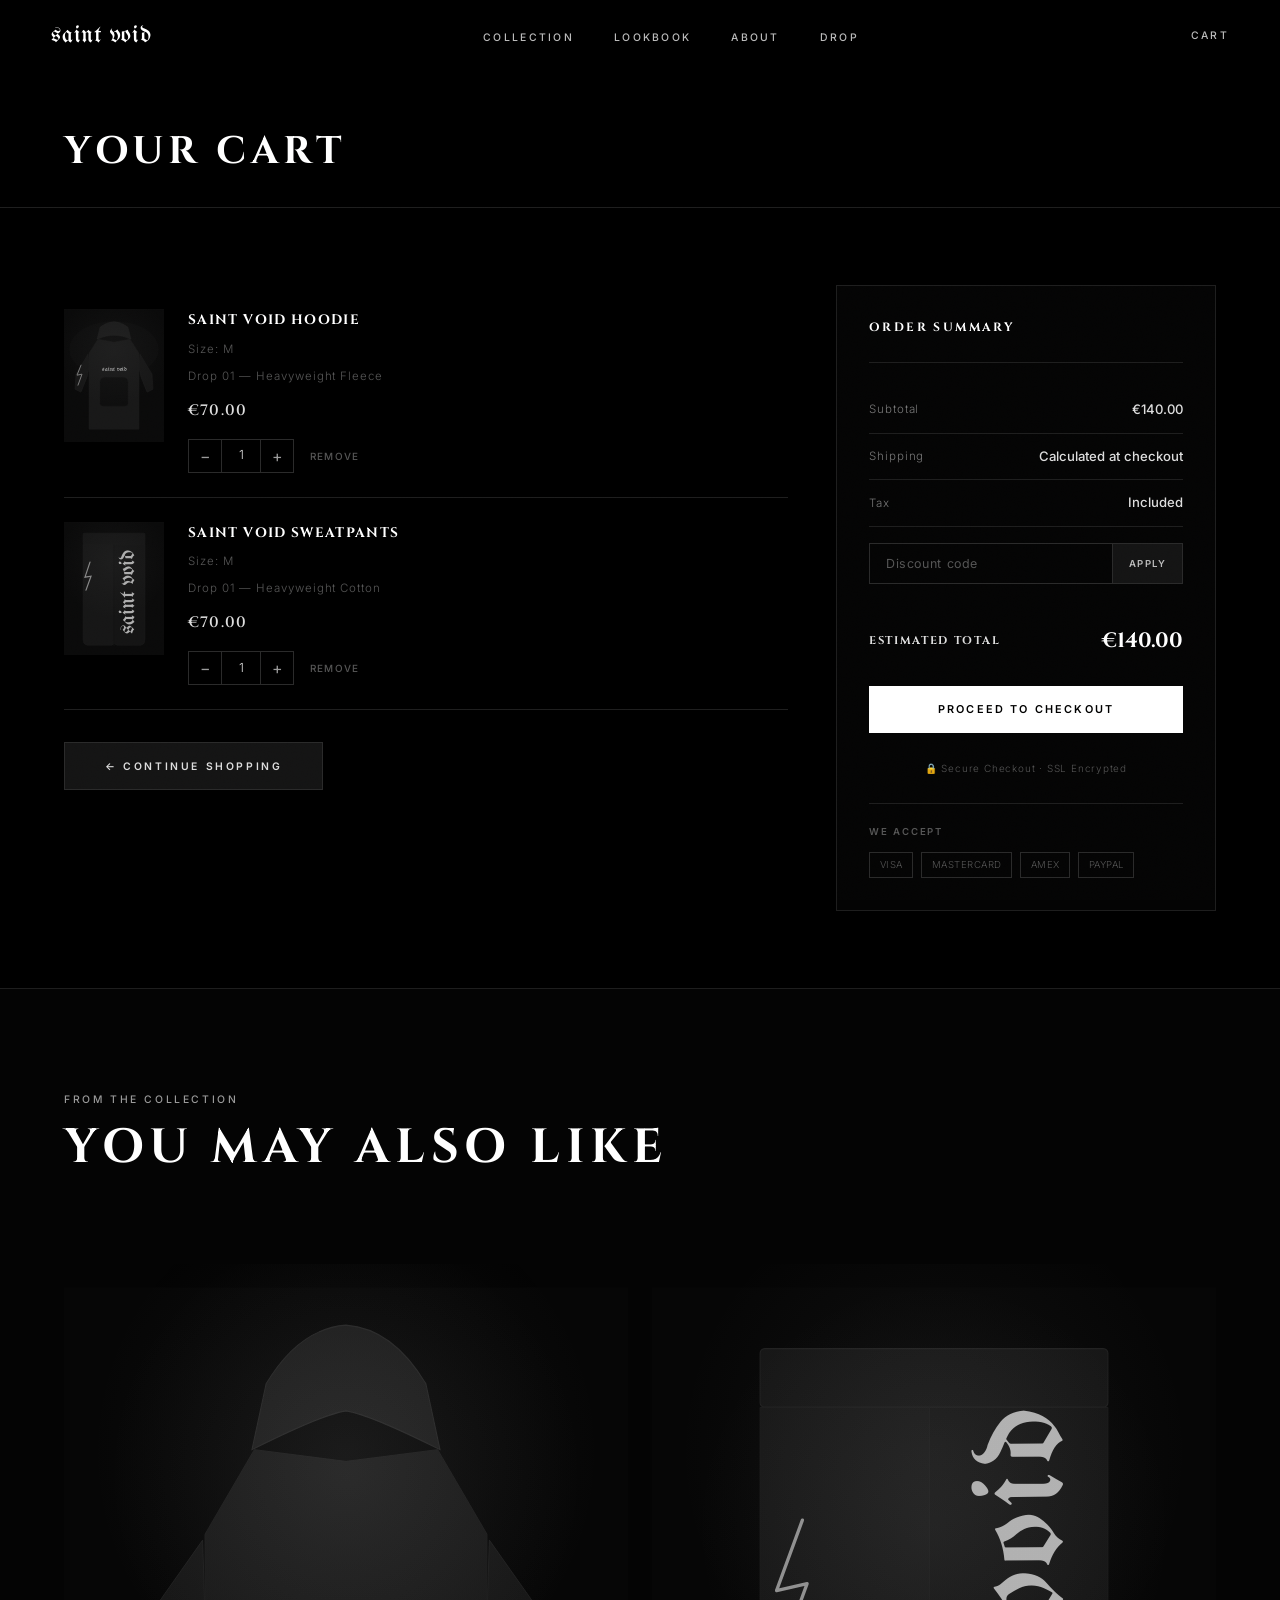
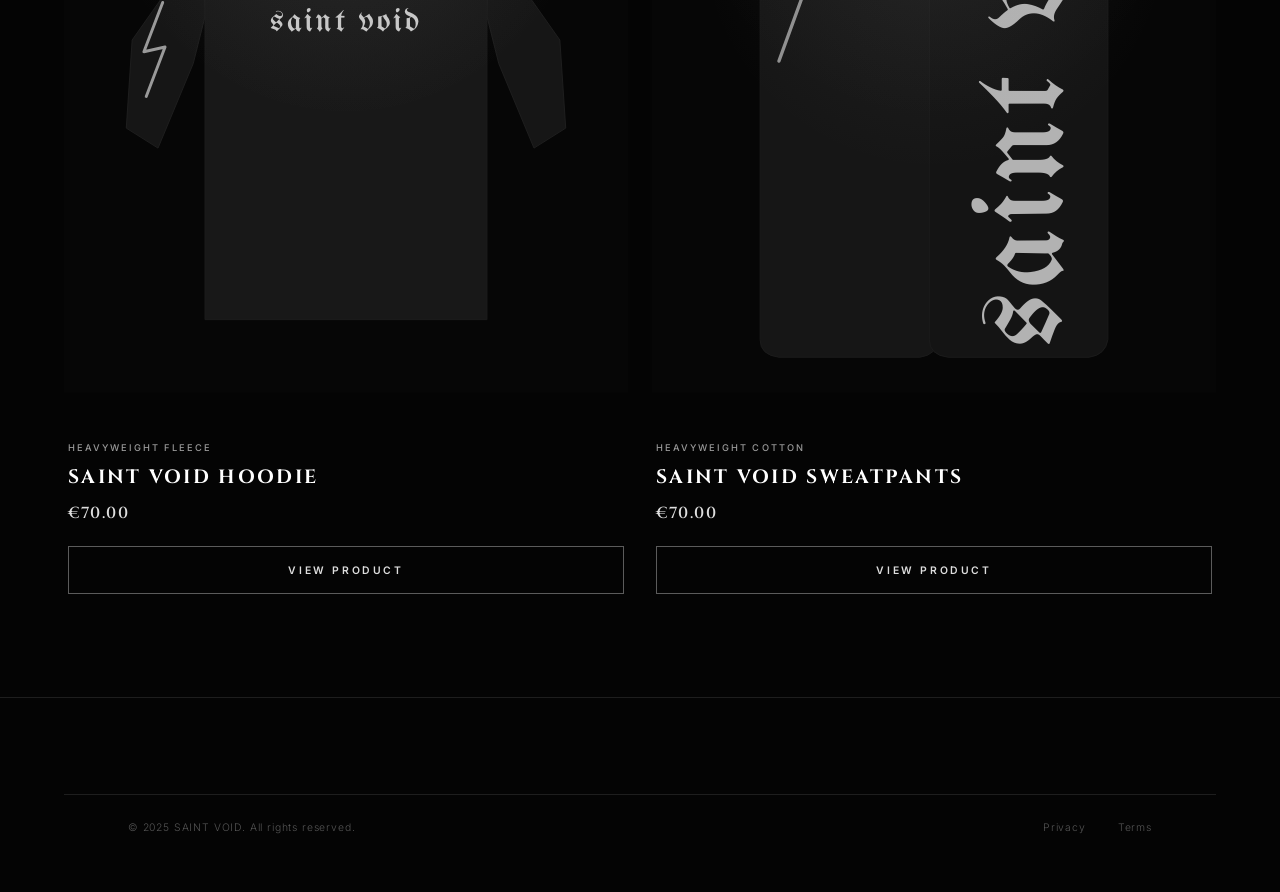
==== commit a93c300c: "Upgrade SAINT VOID site: cinematic hero, new brand sections, price localization - Cinematic SVG hero" ====
--- a/cart.html
+++ b/cart.html
@@ -55,7 +55,7 @@
       <div class="cart-items" id="cart-items">
 
         <!-- Item 1: Hoodie -->
-        <div class="cart-item" data-price="189">
+        <div class="cart-item" data-price="70">
           <a href="product-hoodie.html" class="cart-item-img" aria-label="SAINT VOID Hoodie">
             <!-- Hoodie mini visual -->
             <svg viewBox="0 0 100 133" xmlns="http://www.w3.org/2000/svg" style="width:100%;height:100%;display:block;">
@@ -74,7 +74,7 @@
             <div class="cart-item-name">SAINT VOID Hoodie</div>
             <div class="cart-item-meta">Size: M</div>
             <div class="cart-item-meta">Drop 01 — Heavyweight Fleece</div>
-            <div class="cart-item-price" style="margin-top:0.25rem;">$189.00</div>
+            <div class="cart-item-price" style="margin-top:0.25rem;">€70.00</div>
             <div class="cart-item-controls">
               <div class="cart-qty" aria-label="Quantity">
                 <button class="cart-qty-btn" data-action="minus" aria-label="Decrease">−</button>
@@ -87,7 +87,7 @@
         </div>
 
         <!-- Item 2: Sweatpants -->
-        <div class="cart-item" data-price="159">
+        <div class="cart-item" data-price="70">
           <a href="product-sweatpants.html" class="cart-item-img" aria-label="SAINT VOID Sweatpants">
             <!-- Sweatpants mini visual -->
             <svg viewBox="0 0 100 133" xmlns="http://www.w3.org/2000/svg" style="width:100%;height:100%;display:block;">
@@ -105,7 +105,7 @@
             <div class="cart-item-name">SAINT VOID Sweatpants</div>
             <div class="cart-item-meta">Size: M</div>
             <div class="cart-item-meta">Drop 01 — Heavyweight Cotton</div>
-            <div class="cart-item-price" style="margin-top:0.25rem;">$159.00</div>
+            <div class="cart-item-price" style="margin-top:0.25rem;">€70.00</div>
             <div class="cart-item-controls">
               <div class="cart-qty" aria-label="Quantity">
                 <button class="cart-qty-btn" data-action="minus" aria-label="Decrease">−</button>
@@ -134,7 +134,7 @@
 
         <div class="cart-summary-line">
           <span class="cart-summary-label">Subtotal</span>
-          <span class="cart-summary-value cart-subtotal-value">$348.00</span>
+          <span class="cart-summary-value cart-subtotal-value">€140.00</span>
         </div>
         <div class="cart-summary-line">
           <span class="cart-summary-label">Shipping</span>
@@ -153,7 +153,7 @@
 
         <div class="cart-summary-total">
           <span class="cart-total-label">Estimated Total</span>
-          <span class="cart-total-value">$348.00</span>
+          <span class="cart-total-value">€140.00</span>
         </div>
 
         <a href="checkout.html" class="btn btn-primary btn-full" style="margin-top:0.5rem;font-size:0.68rem;letter-spacing:0.2em;">
@@ -206,7 +206,7 @@
           <div class="product-card-tag">Heavyweight Fleece</div>
           <div class="product-card-name">SAINT VOID Hoodie</div>
           <div class="product-card-footer">
-            <span class="product-price">$189.00</span>
+            <span class="product-price">€70.00</span>
           </div>
           <div class="product-card-actions">
             <a href="product-hoodie.html" class="btn btn-outline" style="flex:1;">View Product</a>
@@ -231,7 +231,7 @@
           <div class="product-card-tag">Heavyweight Cotton</div>
           <div class="product-card-name">SAINT VOID Sweatpants</div>
           <div class="product-card-footer">
-            <span class="product-price">$159.00</span>
+            <span class="product-price">€70.00</span>
           </div>
           <div class="product-card-actions">
             <a href="product-sweatpants.html" class="btn btn-outline" style="flex:1;">View Product</a>
@@ -266,10 +266,10 @@
       const subtotalEl = document.querySelector('.cart-subtotal-value');
       const totalEl = document.querySelector('.cart-total-value');
       if (subtotalEl) {
-        const current = parseFloat(subtotalEl.textContent.replace('$','')) || 348;
+        const current = parseFloat(subtotalEl.textContent.replace('€','')) || 140;
         const disc = (current * 0.9).toFixed(2);
-        subtotalEl.textContent = `$${disc}`;
-        if (totalEl) totalEl.textContent = `$${disc}`;
+        subtotalEl.textContent = `€${disc}`;
+        if (totalEl) totalEl.textContent = `€${disc}`;
         input.value = '✓ ' + val;
         input.disabled = true;
         this.textContent = 'Applied';
--- a/css/styles.css
+++ b/css/styles.css
@@ -336,10 +336,79 @@
   position: absolute;
   inset: 0;
   background:
-    radial-gradient(ellipse 80% 60% at 50% 40%, rgba(80,80,80,0.06) 0%, transparent 70%),
-    radial-gradient(ellipse 40% 40% at 20% 80%, rgba(60,60,60,0.04) 0%, transparent 60%),
-    radial-gradient(ellipse 40% 40% at 80% 80%, rgba(60,60,60,0.04) 0%, transparent 60%),
-    var(--black);
+    radial-gradient(ellipse 55% 45% at 50% 38%, rgba(35,35,35,0.18) 0%, transparent 65%),
+    radial-gradient(ellipse 30% 25% at 50% 0%, rgba(20,20,20,0.5) 0%, transparent 60%),
+    radial-gradient(ellipse 80% 30% at 50% 100%, rgba(3,3,3,0.95) 0%, transparent 70%),
+    radial-gradient(ellipse 40% 35% at 15% 70%, rgba(12,12,12,0.4) 0%, transparent 55%),
+    radial-gradient(ellipse 40% 35% at 85% 70%, rgba(12,12,12,0.4) 0%, transparent 55%),
+    #020202;
+}
+
+/* Atmospheric SVG layer */
+.hero-atmospheric {
+  position: absolute;
+  inset: 0;
+  width: 100%;
+  height: 100%;
+  z-index: 0;
+}
+
+@keyframes fogDrift {
+  0%, 100% { transform: translateX(0) scaleX(1); opacity: 0.7; }
+  50% { transform: translateX(-20px) scaleX(1.03); opacity: 0.9; }
+}
+
+@keyframes fogDrift2 {
+  0%, 100% { transform: translateX(0); opacity: 0.6; }
+  50% { transform: translateX(18px); opacity: 0.8; }
+}
+
+@keyframes centralGlowPulse {
+  0%, 100% { opacity: 0.5; }
+  50% { opacity: 0.75; }
+}
+
+/* ================================================
+   BORN IN THE VOID SECTION
+   ================================================ */
+.void-born {
+  background: #010101;
+  border-top: 1px solid rgba(255,255,255,0.04);
+  border-bottom: 1px solid rgba(255,255,255,0.04);
+  padding: clamp(5rem, 10vw, 8rem) clamp(1.5rem, 5vw, 5rem);
+  text-align: center;
+  position: relative;
+  overflow: hidden;
+}
+
+.void-born::before {
+  content: '';
+  position: absolute;
+  inset: 0;
+  background: radial-gradient(ellipse 70% 80% at 50% 50%, rgba(20,20,20,0.5) 0%, transparent 70%);
+  pointer-events: none;
+}
+
+.void-born-inner {
+  max-width: 680px;
+  margin: 0 auto;
+  position: relative;
+  z-index: 1;
+}
+
+.void-born-text {
+  font-family: var(--heading);
+  font-size: clamp(0.9rem, 2vw, 1.15rem);
+  font-weight: 400;
+  letter-spacing: 0.1em;
+  line-height: 2.1;
+  color: var(--silver-light);
+  margin-bottom: 2.5rem;
+}
+
+.void-born-cta {
+  letter-spacing: 0.3em;
+  font-size: 0.65rem;
 }
 
 /* Stars layer */
@@ -347,6 +416,7 @@
   position: absolute;
   inset: 0;
   pointer-events: none;
+  z-index: 1;
 }
 
 .hero-content {
@@ -375,19 +445,21 @@
   letter-spacing: 0.02em;
   margin-bottom: 2rem;
   text-shadow:
-    0 0 80px rgba(255,255,255,0.04),
-    0 0 200px rgba(200,200,200,0.02);
+    0 0 40px rgba(255,255,255,0.08),
+    0 0 100px rgba(255,255,255,0.04),
+    0 0 200px rgba(200,200,200,0.03),
+    0 2px 4px rgba(0,0,0,0.8);
 }
 
 .hero-sub {
   font-family: var(--heading);
-  font-size: clamp(0.7rem, 1.5vw, 0.95rem);
+  font-size: clamp(0.7rem, 1.5vw, 0.9rem);
   font-weight: 400;
-  letter-spacing: 0.18em;
-  color: var(--silver-light);
-  max-width: 520px;
+  letter-spacing: 0.2em;
+  color: var(--silver);
+  max-width: 560px;
   margin: 0 auto 3.5rem;
-  line-height: 2;
+  line-height: 2.2;
 }
 
 .hero-ctas {
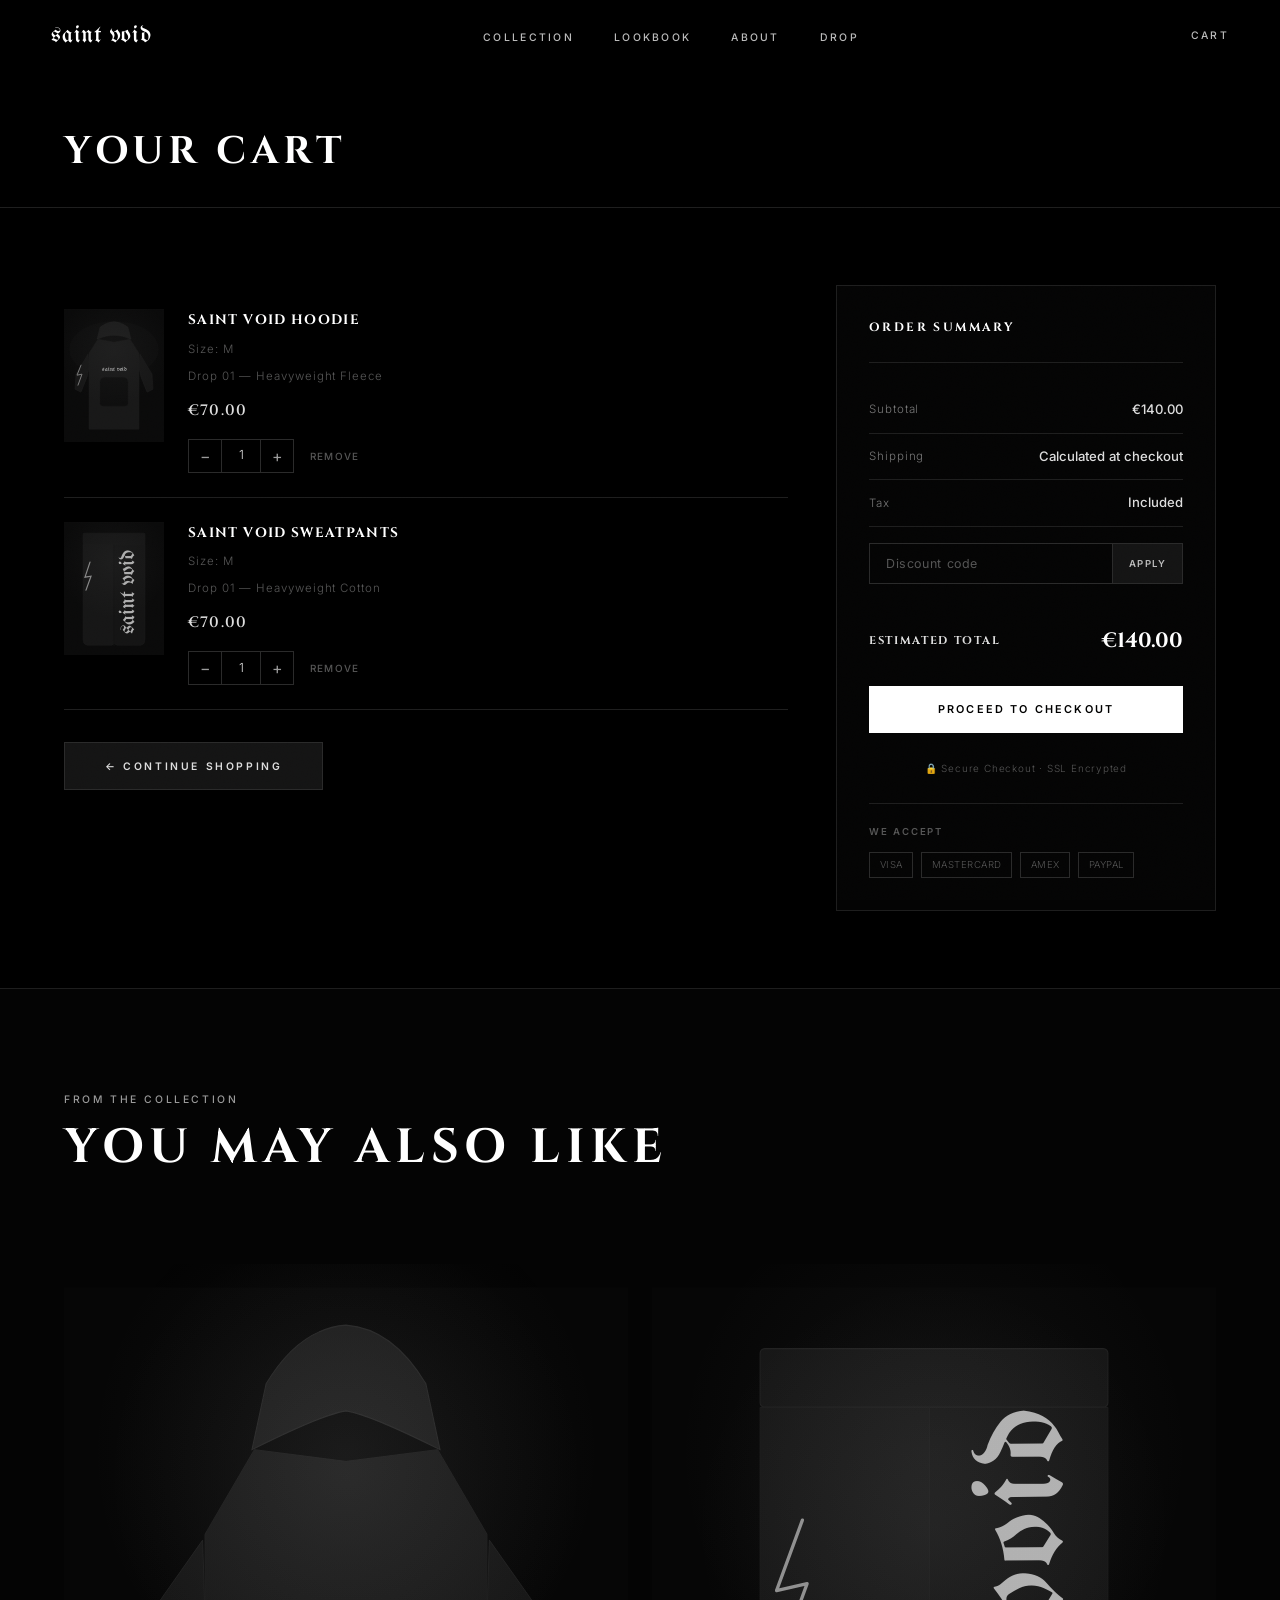
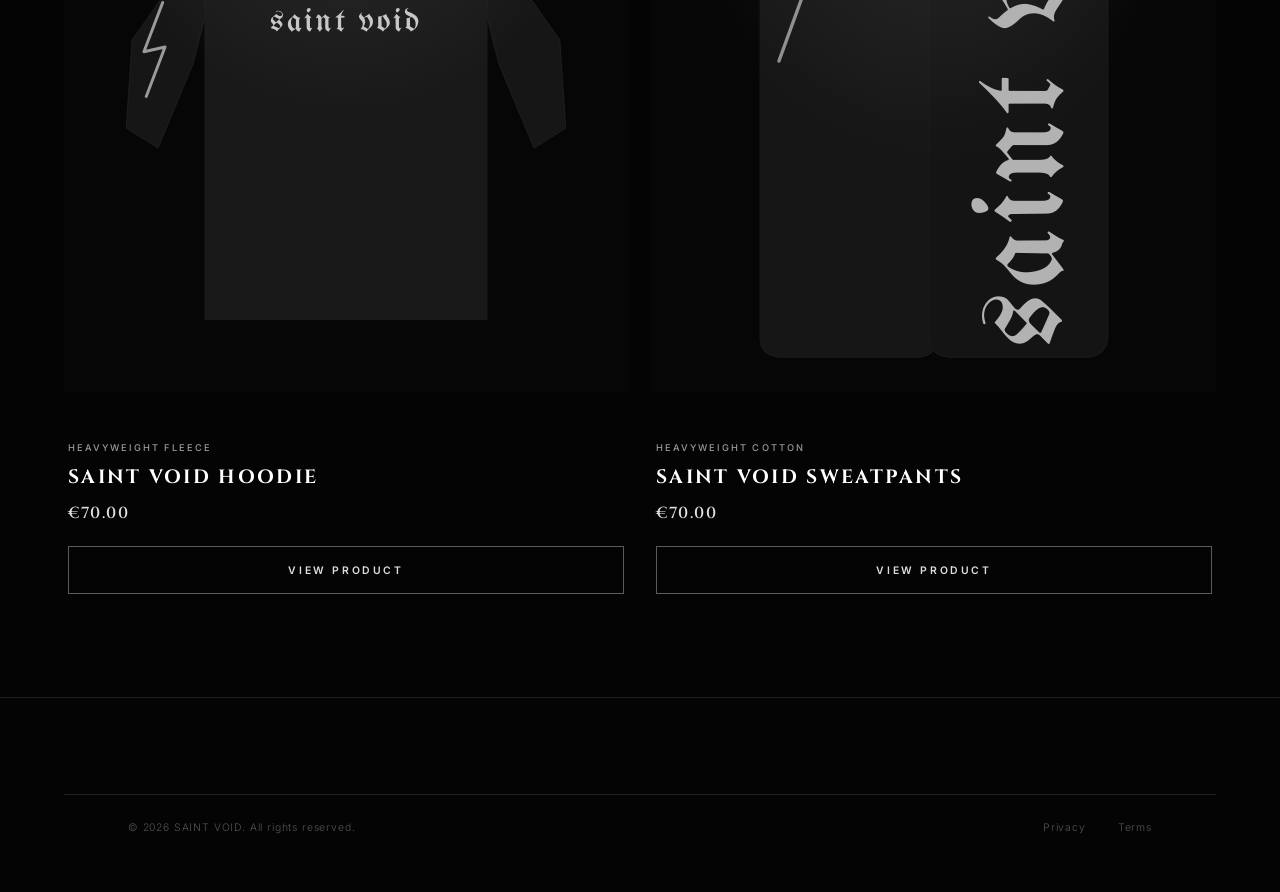
==== commit 012bf1e6: "Cinematic hero overhaul, CSS animations, 2025→2026 year update Hero background: - Replaced SVG with " ====
--- a/cart.html
+++ b/cart.html
@@ -7,6 +7,7 @@
   <link rel="preconnect" href="https://fonts.googleapis.com" />
   <link rel="preconnect" href="https://fonts.gstatic.com" crossorigin />
   <link rel="stylesheet" href="css/styles.css" />
+  <script defer src="/_vercel/insights/script.js"></script>
 </head>
 <body>
 
@@ -246,7 +247,7 @@
 <!-- Footer -->
 <footer class="footer">
   <div class="footer-bottom" style="border-top:1px solid var(--border-dim);padding:1.5rem clamp(1.5rem,5vw,5rem);">
-    <span class="footer-copy">© 2025 SAINT VOID. All rights reserved.</span>
+    <span class="footer-copy">© 2026 SAINT VOID. All rights reserved.</span>
     <div class="footer-legal">
       <a href="#">Privacy</a>
       <a href="#">Terms</a>
--- a/css/styles.css
+++ b/css/styles.css
@@ -336,12 +336,13 @@
   position: absolute;
   inset: 0;
   background:
-    radial-gradient(ellipse 55% 45% at 50% 38%, rgba(35,35,35,0.18) 0%, transparent 65%),
-    radial-gradient(ellipse 30% 25% at 50% 0%, rgba(20,20,20,0.5) 0%, transparent 60%),
-    radial-gradient(ellipse 80% 30% at 50% 100%, rgba(3,3,3,0.95) 0%, transparent 70%),
-    radial-gradient(ellipse 40% 35% at 15% 70%, rgba(12,12,12,0.4) 0%, transparent 55%),
-    radial-gradient(ellipse 40% 35% at 85% 70%, rgba(12,12,12,0.4) 0%, transparent 55%),
-    #020202;
+    radial-gradient(ellipse 50% 65% at 50% 38%, rgba(26,26,26,0.55) 0%, transparent 55%),
+    radial-gradient(ellipse 95% 38% at 50% 0%, rgba(8,8,8,0.95) 0%, transparent 50%),
+    radial-gradient(ellipse 120% 42% at 50% 115%, rgba(0,0,0,1) 0%, transparent 55%),
+    radial-gradient(ellipse 45% 95% at 0% 50%, rgba(1,1,1,0.9) 0%, transparent 45%),
+    radial-gradient(ellipse 45% 95% at 100% 50%, rgba(1,1,1,0.9) 0%, transparent 45%),
+    radial-gradient(ellipse 20% 32% at 50% 14%, rgba(40,40,40,0.25) 0%, transparent 50%),
+    #010101;
 }
 
 /* Atmospheric SVG layer */
@@ -353,19 +354,135 @@
   z-index: 0;
 }
 
-@keyframes fogDrift {
-  0%, 100% { transform: translateX(0) scaleX(1); opacity: 0.7; }
-  50% { transform: translateX(-20px) scaleX(1.03); opacity: 0.9; }
-}
-
-@keyframes fogDrift2 {
-  0%, 100% { transform: translateX(0); opacity: 0.6; }
-  50% { transform: translateX(18px); opacity: 0.8; }
-}
-
-@keyframes centralGlowPulse {
-  0%, 100% { opacity: 0.5; }
-  50% { opacity: 0.75; }
+/* CSS fog layers */
+.hero-fog-1,
+.hero-fog-2,
+.hero-fog-3 {
+  position: absolute;
+  bottom: 0;
+  pointer-events: none;
+  will-change: transform;
+}
+
+.hero-fog-1 {
+  left: -30%;
+  width: 160%;
+  height: 52%;
+  background: radial-gradient(ellipse 65% 55% at 28% 100%, rgba(4,4,4,0.97) 0%, rgba(2,2,2,0.75) 35%, transparent 65%);
+  filter: blur(35px);
+  z-index: 2;
+  animation: fogDriftL 26s ease-in-out infinite;
+}
+
+.hero-fog-2 {
+  left: -20%;
+  width: 140%;
+  height: 42%;
+  background: radial-gradient(ellipse 55% 75% at 72% 100%, rgba(5,5,5,0.93) 0%, transparent 60%);
+  filter: blur(45px);
+  z-index: 2;
+  animation: fogDriftR 33s ease-in-out infinite;
+}
+
+.hero-fog-3 {
+  left: -10%;
+  width: 120%;
+  height: 58%;
+  background: radial-gradient(ellipse 80% 48% at 50% 100%, rgba(3,3,3,0.88) 0%, rgba(1,1,1,0.55) 40%, transparent 62%);
+  filter: blur(55px);
+  z-index: 3;
+  animation: fogRise 40s ease-in-out infinite;
+}
+
+/* SVG element animations */
+#heroLightBeam {
+  animation: lightPulse 6s ease-in-out infinite;
+  transform-origin: center top;
+}
+
+#heroHalo1 {
+  animation: haloPulse 5s ease-in-out infinite;
+  transform-origin: 720px 360px;
+}
+
+#heroHalo2 {
+  animation: haloPulse 7s ease-in-out infinite 1s;
+  transform-origin: 720px 370px;
+}
+
+#heroLightning1 {
+  animation: lightningPulse 9s ease-in-out infinite 2s;
+}
+
+#heroLightning2 {
+  animation: lightningPulse 9s ease-in-out infinite 4.5s;
+}
+
+#heroWingLeft {
+  animation: wingBreath 8s ease-in-out infinite;
+  transform-origin: 520px 450px;
+}
+
+#heroWingRight {
+  animation: wingBreath 8s ease-in-out infinite 1.5s;
+  transform-origin: 920px 450px;
+}
+
+@keyframes fogDriftL {
+  0%, 100% { transform: translateX(0) scaleX(1); }
+  38% { transform: translateX(-70px) scaleX(1.06); }
+  70% { transform: translateX(-35px) scaleX(0.97); }
+}
+
+@keyframes fogDriftR {
+  0%, 100% { transform: translateX(0); }
+  42% { transform: translateX(65px) scaleX(1.04); }
+  72% { transform: translateX(28px) scaleX(0.98); }
+}
+
+@keyframes fogRise {
+  0%, 100% { transform: translateY(0) scaleY(1); opacity: 0.9; }
+  50% { transform: translateY(-18px) scaleY(1.03); opacity: 1; }
+}
+
+@keyframes lightPulse {
+  0%, 100% { opacity: 0.55; }
+  50% { opacity: 0.9; }
+}
+
+@keyframes haloPulse {
+  0%, 100% { opacity: 1; transform: scale(1); }
+  50% { opacity: 0.5; transform: scale(1.025); }
+}
+
+@keyframes lightningPulse {
+  0%, 80%, 100% { opacity: 1; }
+  83% { opacity: 0.25; }
+  87% { opacity: 1; }
+  91% { opacity: 0.15; }
+  94% { opacity: 1; }
+}
+
+@keyframes wingBreath {
+  0%, 100% { opacity: 0.12; transform: scale(1); }
+  50% { opacity: 0.17; transform: scale(1.015); }
+}
+
+@keyframes silverGlow {
+  0%, 100% {
+    text-shadow:
+      0 0 35px rgba(255,255,255,0.15),
+      0 0 90px rgba(255,255,255,0.07),
+      0 0 200px rgba(220,220,220,0.05),
+      0 2px 4px rgba(0,0,0,0.95);
+  }
+  50% {
+    text-shadow:
+      0 0 55px rgba(255,255,255,0.22),
+      0 0 140px rgba(255,255,255,0.1),
+      0 0 320px rgba(220,220,220,0.07),
+      0 2px 4px rgba(0,0,0,0.95);
+  }
 }
 
 /* ================================================
@@ -445,10 +562,11 @@
   letter-spacing: 0.02em;
   margin-bottom: 2rem;
   text-shadow:
-    0 0 40px rgba(255,255,255,0.08),
-    0 0 100px rgba(255,255,255,0.04),
-    0 0 200px rgba(200,200,200,0.03),
-    0 2px 4px rgba(0,0,0,0.8);
+    0 0 35px rgba(255,255,255,0.15),
+    0 0 90px rgba(255,255,255,0.07),
+    0 0 200px rgba(220,220,220,0.05),
+    0 2px 4px rgba(0,0,0,0.95);
+  animation: silverGlow 4s ease-in-out infinite;
 }
 
 .hero-sub {
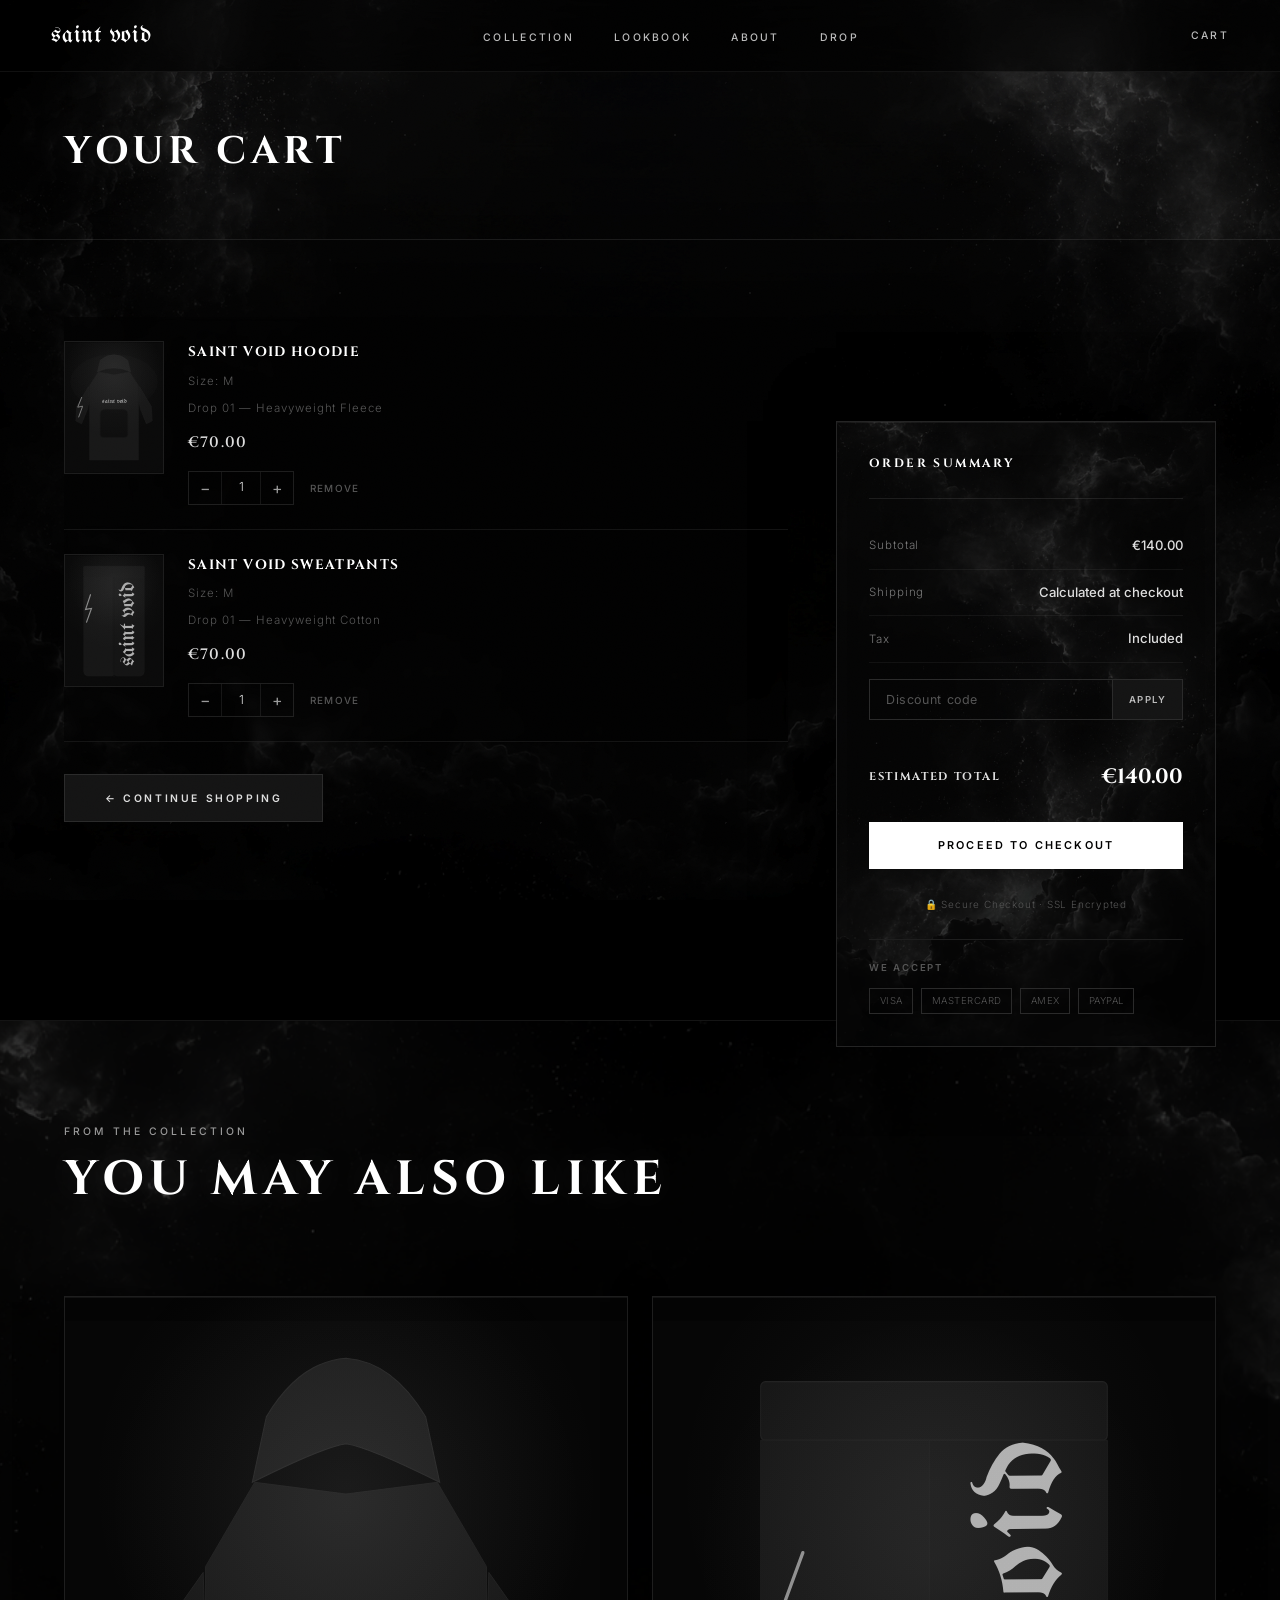
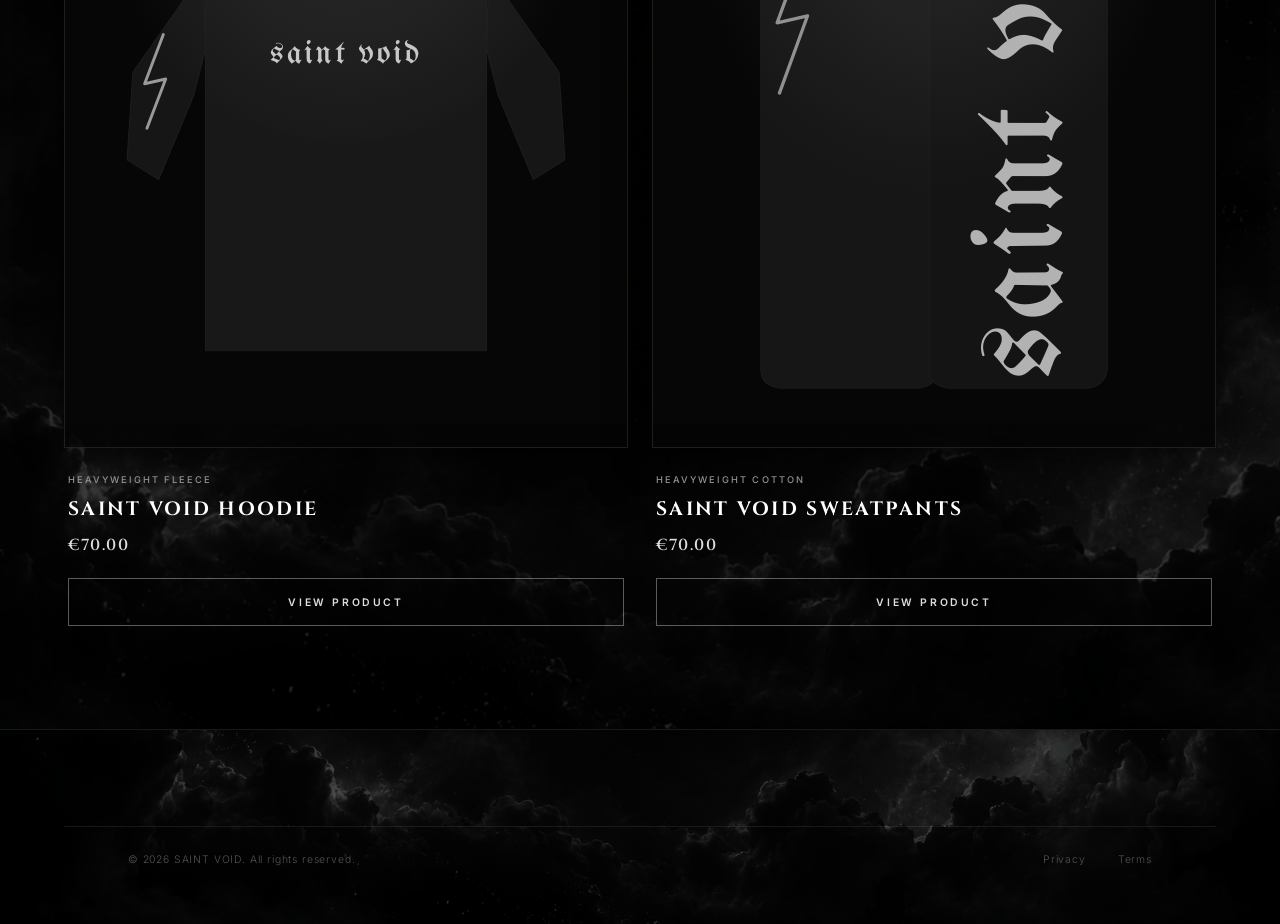
==== commit 02dd04d1: "Update SAINT VOID website design Co-Authored-By: Claude Sonnet 4.6 <noreply@anthropic.com>" ====
--- a/cart.html
+++ b/cart.html
@@ -10,6 +10,7 @@
   <script defer src="/_vercel/insights/script.js"></script>
 </head>
 <body>
+<div class="void-page-bg" aria-hidden="true"></div>
 
 <!-- ================================================
      NAVIGATION
--- a/css/styles.css
+++ b/css/styles.css
@@ -292,7 +292,8 @@
 }
 .btn-primary:hover {
   background: var(--silver-light);
-  transform: translateY(-1px);
+  transform: translateY(-2px);
+  box-shadow: 0 0 28px rgba(255,255,255,0.2), 0 0 60px rgba(255,255,255,0.08), 0 5px 18px rgba(0,0,0,0.5);
 }
 
 .btn-outline {
@@ -304,7 +305,8 @@
   background: var(--pure);
   color: var(--black);
   border-color: var(--pure);
-  transform: translateY(-1px);
+  transform: translateY(-2px);
+  box-shadow: 0 0 28px rgba(255,255,255,0.16), 0 0 60px rgba(255,255,255,0.06), 0 5px 18px rgba(0,0,0,0.5);
 }
 
 .btn-dark {
@@ -330,159 +332,62 @@
   justify-content: center;
   overflow: hidden;
   padding: var(--nav-height) 2rem 0;
-}
-
-.hero-bg {
+  background: #000;
+}
+
+/* Real void image — fills hero, slow cinematic zoom */
+.hero-bg-img {
+  position: absolute;
+  inset: -6%;          /* extra margin so zoom never shows edges */
+  background-image: url('../images/hero-void.png');
+  background-size: cover;
+  background-position: center center;
+  background-repeat: no-repeat;
+  z-index: 0;
+  animation: heroZoom 22s ease-in-out infinite alternate;
+  will-change: transform;
+}
+
+@keyframes heroZoom {
+  0%   { transform: scale(1); }
+  100% { transform: scale(1.07); }
+}
+
+/* Dark overlay — minimal, lets the real void image breathe through */
+.hero-overlay {
   position: absolute;
   inset: 0;
+  z-index: 1;
   background:
-    radial-gradient(ellipse 50% 65% at 50% 38%, rgba(26,26,26,0.55) 0%, transparent 55%),
-    radial-gradient(ellipse 95% 38% at 50% 0%, rgba(8,8,8,0.95) 0%, transparent 50%),
-    radial-gradient(ellipse 120% 42% at 50% 115%, rgba(0,0,0,1) 0%, transparent 55%),
-    radial-gradient(ellipse 45% 95% at 0% 50%, rgba(1,1,1,0.9) 0%, transparent 45%),
-    radial-gradient(ellipse 45% 95% at 100% 50%, rgba(1,1,1,0.9) 0%, transparent 45%),
-    radial-gradient(ellipse 20% 32% at 50% 14%, rgba(40,40,40,0.25) 0%, transparent 50%),
-    #010101;
-}
-
-/* Atmospheric SVG layer */
-.hero-atmospheric {
-  position: absolute;
-  inset: 0;
-  width: 100%;
-  height: 100%;
-  z-index: 0;
-}
-
-/* CSS fog layers */
-.hero-fog-1,
-.hero-fog-2,
-.hero-fog-3 {
-  position: absolute;
-  bottom: 0;
-  pointer-events: none;
-  will-change: transform;
-}
-
-.hero-fog-1 {
-  left: -30%;
-  width: 160%;
-  height: 52%;
-  background: radial-gradient(ellipse 65% 55% at 28% 100%, rgba(4,4,4,0.97) 0%, rgba(2,2,2,0.75) 35%, transparent 65%);
-  filter: blur(35px);
-  z-index: 2;
-  animation: fogDriftL 26s ease-in-out infinite;
-}
-
-.hero-fog-2 {
-  left: -20%;
-  width: 140%;
-  height: 42%;
-  background: radial-gradient(ellipse 55% 75% at 72% 100%, rgba(5,5,5,0.93) 0%, transparent 60%);
-  filter: blur(45px);
-  z-index: 2;
-  animation: fogDriftR 33s ease-in-out infinite;
-}
-
-.hero-fog-3 {
-  left: -10%;
-  width: 120%;
-  height: 58%;
-  background: radial-gradient(ellipse 80% 48% at 50% 100%, rgba(3,3,3,0.88) 0%, rgba(1,1,1,0.55) 40%, transparent 62%);
-  filter: blur(55px);
-  z-index: 3;
-  animation: fogRise 40s ease-in-out infinite;
-}
-
-/* SVG element animations */
-#heroLightBeam {
-  animation: lightPulse 6s ease-in-out infinite;
-  transform-origin: center top;
-}
-
-#heroHalo1 {
-  animation: haloPulse 5s ease-in-out infinite;
-  transform-origin: 720px 360px;
-}
-
-#heroHalo2 {
-  animation: haloPulse 7s ease-in-out infinite 1s;
-  transform-origin: 720px 370px;
-}
-
-#heroLightning1 {
-  animation: lightningPulse 9s ease-in-out infinite 2s;
-}
-
-#heroLightning2 {
-  animation: lightningPulse 9s ease-in-out infinite 4.5s;
-}
-
-#heroWingLeft {
-  animation: wingBreath 8s ease-in-out infinite;
-  transform-origin: 520px 450px;
-}
-
-#heroWingRight {
-  animation: wingBreath 8s ease-in-out infinite 1.5s;
-  transform-origin: 920px 450px;
-}
-
-@keyframes fogDriftL {
-  0%, 100% { transform: translateX(0) scaleX(1); }
-  38% { transform: translateX(-70px) scaleX(1.06); }
-  70% { transform: translateX(-35px) scaleX(0.97); }
-}
-
-@keyframes fogDriftR {
-  0%, 100% { transform: translateX(0); }
-  42% { transform: translateX(65px) scaleX(1.04); }
-  72% { transform: translateX(28px) scaleX(0.98); }
-}
-
-@keyframes fogRise {
-  0%, 100% { transform: translateY(0) scaleY(1); opacity: 0.9; }
-  50% { transform: translateY(-18px) scaleY(1.03); opacity: 1; }
-}
-
-@keyframes lightPulse {
-  0%, 100% { opacity: 0.55; }
-  50% { opacity: 0.9; }
-}
-
-@keyframes haloPulse {
-  0%, 100% { opacity: 1; transform: scale(1); }
-  50% { opacity: 0.5; transform: scale(1.025); }
-}
-
-@keyframes lightningPulse {
-  0%, 80%, 100% { opacity: 1; }
-  83% { opacity: 0.25; }
-  87% { opacity: 1; }
-  91% { opacity: 0.15; }
-  94% { opacity: 1; }
-}
-
-@keyframes wingBreath {
-  0%, 100% { opacity: 0.12; transform: scale(1); }
-  50% { opacity: 0.17; transform: scale(1.015); }
-}
-
+    radial-gradient(ellipse 50% 44% at 50% 46%,
+      rgba(0,0,0,0.35) 0%,
+      rgba(0,0,0,0.15) 38%,
+      rgba(0,0,0,0.06) 65%,
+      rgba(0,0,0,0.16) 100%);
+}
+
+/* Soft silver wordmark glow */
 @keyframes silverGlow {
   0%, 100% {
     text-shadow:
-      0 0 35px rgba(255,255,255,0.15),
-      0 0 90px rgba(255,255,255,0.07),
-      0 0 200px rgba(220,220,220,0.05),
-      0 2px 4px rgba(0,0,0,0.95);
+      0 0 40px  rgba(255,255,255,0.20),
+      0 0 100px rgba(255,255,255,0.10),
+      0 0 240px rgba(220,220,220,0.06),
+      0 2px 8px rgba(0,0,0,1);
   }
   50% {
     text-shadow:
-      0 0 55px rgba(255,255,255,0.22),
-      0 0 140px rgba(255,255,255,0.1),
-      0 0 320px rgba(220,220,220,0.07),
-      0 2px 4px rgba(0,0,0,0.95);
+      0 0 65px  rgba(255,255,255,0.32),
+      0 0 160px rgba(255,255,255,0.15),
+      0 0 380px rgba(220,220,220,0.09),
+      0 2px 8px rgba(0,0,0,1);
   }
+}
+
+/* Subtle vertical float on the wordmark */
+@keyframes logoFloat {
+  0%, 100% { transform: translateY(0);   }
+  50%       { transform: translateY(-9px); }
 }
 
 /* ================================================
@@ -528,58 +433,88 @@
   font-size: 0.65rem;
 }
 
-/* Stars layer */
-.hero-stars {
-  position: absolute;
-  inset: 0;
-  pointer-events: none;
-  z-index: 1;
-}
-
+/* Hero content — centred floating wordmark */
 .hero-content {
   position: relative;
-  z-index: 2;
+  z-index: 5;
   text-align: center;
-  max-width: 900px;
+  max-width: 860px;
   margin: 0 auto;
-}
-
+  padding: 0 1.5rem;
+  will-change: transform;
+}
+
+/* Cinematic load-in */
+.hero-content .fade-in {
+  opacity: 0;
+  transform: translateY(22px);
+  transition: opacity 0.85s var(--ease-out), transform 0.85s var(--ease-out);
+}
+.hero-content .fade-in.visible {
+  opacity: 1;
+  transform: translateY(0);
+}
+
+/* Hero-scoped stagger */
+.hero-content .delay-1 { transition-delay: 0.25s; }
+.hero-content .delay-2 { transition-delay: 0.55s; }
+.hero-content .delay-3 { transition-delay: 0.85s; }
+.hero-content .delay-4 { transition-delay: 1.15s; }
+
+/* Season / drop label */
 .hero-label {
   display: block;
-  margin-bottom: 2rem;
-  font-size: 0.6rem;
+  margin-bottom: 2.5rem;
+  font-size: 0.58rem;
   font-weight: 500;
-  letter-spacing: 0.4em;
-  text-transform: uppercase;
-  color: var(--silver);
-}
-
+  letter-spacing: 0.42em;
+  text-transform: uppercase;
+  color: rgba(170,170,170,0.75);
+}
+
+/* Floating wordmark */
 .hero-brand {
   font-family: var(--gothic);
-  font-size: clamp(5rem, 16vw, 14rem);
-  color: var(--pure);
+  font-size: clamp(5rem, 17vw, 15rem);
+  color: #fff;
   line-height: 0.85;
   letter-spacing: 0.02em;
-  margin-bottom: 2rem;
+  margin-bottom: 2.5rem;
   text-shadow:
-    0 0 35px rgba(255,255,255,0.15),
-    0 0 90px rgba(255,255,255,0.07),
-    0 0 200px rgba(220,220,220,0.05),
-    0 2px 4px rgba(0,0,0,0.95);
-  animation: silverGlow 4s ease-in-out infinite;
-}
-
+    0 0 40px rgba(255,255,255,0.18),
+    0 0 100px rgba(255,255,255,0.08),
+    0 0 240px rgba(220,220,220,0.05),
+    0 2px 6px rgba(0,0,0,1);
+  animation: silverGlow 5s ease-in-out infinite,
+             logoFloat  7s ease-in-out infinite;
+}
+
+/* Primary tagline */
 .hero-sub {
   font-family: var(--heading);
-  font-size: clamp(0.7rem, 1.5vw, 0.9rem);
+  font-size: clamp(0.70rem, 1.6vw, 0.92rem);
   font-weight: 400;
-  letter-spacing: 0.2em;
-  color: var(--silver);
-  max-width: 560px;
+  letter-spacing: 0.18em;
+  color: rgba(195,195,195,0.75);
+  max-width: 580px;
+  margin: 0 auto 0.9rem;
+  line-height: 2.1;
+}
+
+/* Secondary tagline */
+.hero-sub2 {
+  font-family: var(--heading);
+  font-size: clamp(0.62rem, 1.2vw, 0.78rem);
+  font-weight: 400;
+  letter-spacing: 0.22em;
+  text-transform: uppercase;
+  color: rgba(150,150,150,0.60);
+  max-width: 520px;
   margin: 0 auto 3.5rem;
-  line-height: 2.2;
-}
-
+  line-height: 2;
+}
+
+/* CTA row */
 .hero-ctas {
   display: flex;
   gap: 1rem;
@@ -587,6 +522,7 @@
   flex-wrap: wrap;
 }
 
+/* Scroll indicator */
 .hero-scroll {
   position: absolute;
   bottom: 2.5rem;
@@ -596,6 +532,7 @@
   flex-direction: column;
   align-items: center;
   gap: 0.75rem;
+  z-index: 5;
   opacity: 0.4;
   animation: scrollPulse 2s ease-in-out infinite;
 }
@@ -2269,6 +2206,270 @@
 }
 
 /* ================================================
+   HERO MICRO-COPY
+   ================================================ */
+.hero-micro {
+  font-size: 0.58rem;
+  font-weight: 400;
+  letter-spacing: 0.4em;
+  text-transform: uppercase;
+  color: var(--silver-dark);
+  margin-top: 0;
+  margin-bottom: 0;
+}
+
+/* ================================================
+   BRAND STATS
+   ================================================ */
+.brand-stats {
+  display: flex;
+  align-items: stretch;
+  background: #030303;
+  border-top: 1px solid rgba(255,255,255,0.05);
+  border-bottom: 1px solid rgba(255,255,255,0.05);
+  overflow: hidden;
+}
+
+.stat-item {
+  flex: 1;
+  display: flex;
+  flex-direction: column;
+  align-items: center;
+  justify-content: center;
+  padding: clamp(1.5rem, 3vw, 2.2rem) clamp(0.75rem, 1.5vw, 1.5rem);
+  text-align: center;
+  border-right: 1px solid rgba(255,255,255,0.05);
+  transition: background var(--mid) var(--ease);
+  gap: 0.45rem;
+}
+
+.stat-item:last-child {
+  border-right: none;
+}
+
+.stat-item:hover {
+  background: rgba(255,255,255,0.022);
+}
+
+.stat-num {
+  font-family: var(--heading);
+  font-size: clamp(1.3rem, 2.5vw, 2rem);
+  font-weight: 700;
+  color: var(--pure);
+  letter-spacing: 0.04em;
+  line-height: 1;
+}
+
+.stat-icon {
+  font-size: clamp(1.2rem, 2vw, 1.7rem);
+  color: var(--silver-dim);
+  line-height: 1;
+}
+
+.stat-label {
+  font-family: var(--body);
+  font-size: 0.58rem;
+  font-weight: 500;
+  letter-spacing: 0.2em;
+  text-transform: uppercase;
+  color: var(--silver-dark);
+}
+
+/* ================================================
+   BRAND PILLARS
+   ================================================ */
+.pillars {
+  padding: clamp(5rem, 10vw, 9rem) clamp(1.5rem, 5vw, 5rem);
+  background: #020202;
+  border-top: 1px solid rgba(255,255,255,0.04);
+  border-bottom: 1px solid rgba(255,255,255,0.04);
+}
+
+.pillars-inner {
+  display: grid;
+  grid-template-columns: repeat(3, 1fr);
+  gap: clamp(1.5rem, 3vw, 3rem);
+  max-width: 1100px;
+  margin: 0 auto;
+}
+
+.pillar {
+  padding: clamp(2rem, 3vw, 2.8rem) clamp(1.5rem, 2.5vw, 2.2rem);
+  border: 1px solid rgba(255,255,255,0.06);
+  background: rgba(255,255,255,0.012);
+  transition: border-color var(--mid) var(--ease), background var(--mid) var(--ease), transform var(--mid) var(--ease);
+  position: relative;
+  overflow: hidden;
+}
+
+.pillar::after {
+  content: '';
+  position: absolute;
+  top: 0;
+  left: 0;
+  right: 0;
+  height: 1px;
+  background: linear-gradient(90deg, transparent, rgba(255,255,255,0.18), transparent);
+  opacity: 0;
+  transition: opacity var(--mid) var(--ease);
+}
+
+.pillar:hover {
+  border-color: rgba(255,255,255,0.14);
+  background: rgba(255,255,255,0.025);
+  transform: translateY(-2px);
+}
+
+.pillar:hover::after {
+  opacity: 1;
+}
+
+.pillar-num {
+  font-family: var(--body);
+  font-size: 0.58rem;
+  font-weight: 700;
+  letter-spacing: 0.35em;
+  color: var(--silver-dark);
+  margin-bottom: 1.25rem;
+  text-transform: uppercase;
+}
+
+.pillar-title {
+  font-family: var(--heading);
+  font-size: clamp(1.1rem, 2vw, 1.45rem);
+  font-weight: 700;
+  letter-spacing: 0.12em;
+  text-transform: uppercase;
+  color: var(--pure);
+  margin-bottom: 1rem;
+}
+
+.pillar-text {
+  font-size: 0.83rem;
+  color: var(--silver);
+  line-height: 1.95;
+  font-weight: 300;
+}
+
+/* ================================================
+   COLLECTION BADGE
+   ================================================ */
+.collection-badge {
+  display: inline-flex;
+  align-items: center;
+  gap: 0.6rem;
+  font-size: 0.6rem;
+  font-weight: 500;
+  letter-spacing: 0.22em;
+  text-transform: uppercase;
+  color: var(--silver-dark);
+  margin-bottom: 3rem;
+}
+
+.badge-dot {
+  width: 6px;
+  height: 6px;
+  border-radius: 50%;
+  background: var(--pure);
+  animation: badgePulse 2s ease-in-out infinite;
+  flex-shrink: 0;
+}
+
+@keyframes badgePulse {
+  0%, 100% { opacity: 1; transform: scale(1); }
+  50% { opacity: 0.4; transform: scale(0.7); }
+}
+
+/* ================================================
+   ABOUT QUOTE
+   ================================================ */
+.about-quote {
+  margin: 2rem 0 2.5rem;
+  padding: 1.5rem 1.5rem 1.5rem 2rem;
+  border-left: 2px solid rgba(255,255,255,0.12);
+  background: rgba(255,255,255,0.018);
+}
+
+.about-quote blockquote {
+  font-family: var(--heading);
+  font-size: clamp(0.8rem, 1.5vw, 0.95rem);
+  font-weight: 400;
+  font-style: italic;
+  letter-spacing: 0.06em;
+  line-height: 1.8;
+  color: var(--silver-light);
+}
+
+/* ================================================
+   DROP URGENCY
+   ================================================ */
+.drop-urgency {
+  font-family: var(--heading);
+  font-size: 0.72rem;
+  font-weight: 400;
+  letter-spacing: 0.3em;
+  text-transform: uppercase;
+  color: var(--silver-dark);
+  margin-top: 0.5rem;
+  margin-bottom: 2rem;
+}
+
+/* ================================================
+   FINAL CTA SECTION
+   ================================================ */
+.final-cta {
+  padding: clamp(6rem, 12vw, 10rem) clamp(1.5rem, 5vw, 5rem);
+  background: #010101;
+  border-top: 1px solid rgba(255,255,255,0.05);
+  border-bottom: 1px solid rgba(255,255,255,0.05);
+  text-align: center;
+  position: relative;
+  overflow: hidden;
+}
+
+.final-cta::before {
+  content: '';
+  position: absolute;
+  inset: 0;
+  background: radial-gradient(ellipse 60% 70% at 50% 50%, rgba(20,20,20,0.5) 0%, transparent 70%);
+  pointer-events: none;
+}
+
+.final-cta-inner {
+  max-width: 700px;
+  margin: 0 auto;
+  position: relative;
+  z-index: 1;
+}
+
+.final-cta-title {
+  font-family: var(--gothic);
+  font-size: clamp(3rem, 8vw, 7rem);
+  color: var(--pure);
+  line-height: 0.9;
+  letter-spacing: 0.02em;
+  margin-bottom: 1.5rem;
+  text-shadow: 0 0 60px rgba(255,255,255,0.1), 0 2px 4px rgba(0,0,0,0.9);
+}
+
+.final-cta-sub {
+  font-family: var(--heading);
+  font-size: clamp(0.72rem, 1.5vw, 0.88rem);
+  font-weight: 400;
+  letter-spacing: 0.2em;
+  color: var(--silver);
+  margin-bottom: 3rem;
+  line-height: 1.8;
+}
+
+.final-cta-btns {
+  display: flex;
+  gap: 1rem;
+  justify-content: center;
+  flex-wrap: wrap;
+}
+
+/* ================================================
    ANIMATIONS
    ================================================ */
 .fade-up {
@@ -2342,6 +2543,19 @@
 }
 
 /* ================================================
+   ACCESSIBILITY — REDUCED MOTION
+   ================================================ */
+@media (prefers-reduced-motion: reduce) {
+  .hero-bg-img  { animation: none !important; }
+  .hero-brand   { animation: none !important; }
+  .hero-content .fade-in {
+    transition: none !important;
+    opacity: 1 !important;
+    transform: none !important;
+  }
+}
+
+/* ================================================
    EMPTY CART STATE
    ================================================ */
 .cart-empty {
@@ -2372,6 +2586,295 @@
 .cart-empty-sub {
   font-size: 0.82rem;
   color: var(--silver-dark);
+}
+
+/* ================================================
+   VOID ATMOSPHERE — SITE-WIDE ENHANCEMENTS
+   ================================================ */
+
+/* Fixed low-opacity void image behind every page */
+.void-page-bg {
+  position: fixed;
+  inset: 0;
+  z-index: -1;
+  background-image: url('../images/hero-void.png');
+  background-size: cover;
+  background-position: center;
+  background-repeat: no-repeat;
+  opacity: 0.07;
+  pointer-events: none;
+}
+
+/* ── Hero stars — clearly visible over the image ── */
+.hero-stars {
+  position: absolute;
+  inset: 0;
+  width: 100%;
+  height: 100%;
+  z-index: 2;
+  pointer-events: none;
+  animation: starTwinkle 6s ease-in-out infinite;
+}
+@keyframes starTwinkle {
+  0%, 100% { opacity: 0.75; }
+  50%       { opacity: 1;    }
+}
+
+/* ── Hero wordmark — stronger silver glow ── */
+.hero-brand {
+  text-shadow:
+    0 0  30px rgba(255,255,255,0.55),
+    0 0  70px rgba(255,255,255,0.28),
+    0 0 150px rgba(255,255,255,0.14),
+    0 0 320px rgba(220,220,220,0.08),
+    0 2px 8px rgba(0,0,0,1);
+  animation: silverGlow 5s ease-in-out infinite,
+             logoFloat  7s ease-in-out infinite;
+}
+
+/* ── Born in the Void — void image layer ── */
+.void-born {
+  border-top:    1px solid rgba(255,255,255,0.09);
+  border-bottom: 1px solid rgba(255,255,255,0.09);
+}
+.void-born::before {
+  background:
+    radial-gradient(ellipse 70% 70% at 50% 50%,
+      transparent 0%, rgba(0,0,0,0.72) 100%),
+    url('../images/hero-void.png') center / cover no-repeat;
+  opacity: 0.18;
+}
+.void-born-inner { position: relative; z-index: 2; }
+
+/* ── Collection section ── */
+#collection {
+  background: linear-gradient(to bottom, #000 0%, #040404 100%);
+  position: relative;
+}
+#collection::before {
+  content: '';
+  position: absolute;
+  inset: 0;
+  background:
+    radial-gradient(ellipse 80% 50% at 50% 0%,
+      rgba(255,255,255,0.02) 0%, transparent 60%);
+  pointer-events: none;
+}
+
+/* ── Product cards — dark glass with silver edge ── */
+.product-card-visual {
+  background: #080808;
+  border: 1px solid rgba(255,255,255,0.07);
+  transition: border-color 0.4s var(--ease), box-shadow 0.4s var(--ease);
+}
+.product-card:hover .product-card-visual {
+  border-color: rgba(255,255,255,0.18);
+  box-shadow:
+    0 0  25px rgba(255,255,255,0.06),
+    0 0  60px rgba(255,255,255,0.03),
+    0 12px 50px rgba(0,0,0,0.7);
+}
+/* Silver top-edge shimmer on hover */
+.product-card-visual::after {
+  content: '';
+  position: absolute;
+  top: 0; left: 0; right: 0;
+  height: 1px;
+  background: linear-gradient(
+    to right,
+    transparent 0%,
+    rgba(255,255,255,0.40) 50%,
+    transparent 100%);
+  opacity: 0;
+  transition: opacity 0.4s var(--ease);
+  z-index: 4;
+}
+.product-card:hover .product-card-visual::after { opacity: 1; }
+
+/* ── Lookbook section ── */
+.lookbook {
+  background: #030303;
+  position: relative;
+  overflow: hidden;
+}
+.lookbook::before {
+  content: '';
+  position: absolute;
+  inset: 0;
+  background-image: url('../images/hero-void.png');
+  background-size: cover;
+  background-position: center;
+  opacity: 0.08;
+  pointer-events: none;
+  z-index: 0;
+}
+.lookbook > * { position: relative; z-index: 1; }
+
+/* Silver border on lookbook frames */
+.lk-frame {
+  background: #060606;
+  outline: 1px solid rgba(255,255,255,0.05);
+}
+.lookbook-item:hover .lk-frame {
+  outline-color: rgba(255,255,255,0.12);
+}
+
+/* ── About section ── */
+.about { position: relative; overflow: hidden; }
+.about::after {
+  content: '';
+  position: absolute;
+  inset: 0;
+  background-image: url('../images/hero-void.png');
+  background-size: cover;
+  background-position: center;
+  opacity: 0.06;
+  pointer-events: none;
+  z-index: 0;
+}
+.about > * { position: relative; z-index: 1; }
+
+/* ── Drop section ── */
+.drop { background: #020202; }
+.drop::before {
+  background:
+    radial-gradient(ellipse 80% 60% at 50% 50%,
+      rgba(100,100,100,0.04) 0%, transparent 70%),
+    url('../images/hero-void.png') center / cover no-repeat;
+  opacity: 0.12;
+}
+.drop > * { position: relative; z-index: 1; }
+
+/* ── Final CTA ── */
+.final-cta {
+  background: #010101;
+  border-top:    1px solid rgba(255,255,255,0.08);
+  border-bottom: 1px solid rgba(255,255,255,0.08);
+  position: relative; overflow: hidden;
+}
+.final-cta::before {
+  background:
+    radial-gradient(ellipse 65% 70% at 50% 50%,
+      rgba(20,20,20,0.5) 0%, transparent 70%),
+    url('../images/hero-void.png') center / cover no-repeat;
+  opacity: 0.10;
+}
+.final-cta-inner { position: relative; z-index: 1; }
+
+/* Stronger glow on final CTA title */
+.final-cta-title {
+  text-shadow:
+    0 0 50px rgba(255,255,255,0.18),
+    0 0 120px rgba(255,255,255,0.08),
+    0 2px 6px rgba(0,0,0,0.95);
+}
+
+/* ── Footer ── */
+.footer {
+  background: #020202;
+  border-top: 1px solid rgba(255,255,255,0.09);
+  position: relative; overflow: hidden;
+}
+.footer::before {
+  content: '';
+  position: absolute;
+  inset: 0;
+  background-image: url('../images/hero-void.png');
+  background-size: cover;
+  background-position: center bottom;
+  opacity: 0.06;
+  pointer-events: none;
+  z-index: 0;
+}
+.footer > * { position: relative; z-index: 1; }
+
+/* ── Brand stats bar ── */
+.brand-stats {
+  background: #010101;
+  border-top:    1px solid rgba(255,255,255,0.08);
+  border-bottom: 1px solid rgba(255,255,255,0.08);
+}
+.stat-num, .stat-icon {
+  text-shadow: 0 0 20px rgba(255,255,255,0.15);
+}
+
+/* ── Navigation — subtle scroll effect ── */
+.nav {
+  border-bottom: 1px solid rgba(255,255,255,0.04);
+}
+.nav.scrolled {
+  background: rgba(0,0,0,0.92) !important;
+  backdrop-filter: blur(14px);
+  border-bottom-color: rgba(255,255,255,0.07);
+}
+
+/* ── Marquee strip ── */
+.marquee-strip {
+  border-top:    1px solid rgba(255,255,255,0.07);
+  border-bottom: 1px solid rgba(255,255,255,0.07);
+  background: #010101;
+}
+
+/* ── Section divider lines — silver accent ── */
+.section-line {
+  background: linear-gradient(
+    to right,
+    transparent,
+    rgba(255,255,255,0.12) 30%,
+    rgba(255,255,255,0.12) 70%,
+    transparent);
+}
+
+/* ── Buttons — stronger silver glow on primary ── */
+.btn-primary {
+  box-shadow: 0 0 0 0 transparent;
+  transition: background var(--fast) var(--ease),
+              box-shadow var(--fast) var(--ease),
+              transform var(--fast) var(--ease);
+}
+.btn-primary:hover {
+  box-shadow:
+    0 0 20px rgba(255,255,255,0.20),
+    0 0 50px rgba(255,255,255,0.08);
+}
+
+/* ── Product page void atmosphere ── */
+.product-page {
+  background: #000;
+  position: relative;
+}
+.product-page::after {
+  content: '';
+  position: fixed;
+  inset: 0;
+  z-index: -1;
+  background-image: url('../images/hero-void.png');
+  background-size: cover;
+  background-position: center;
+  opacity: 0.05;
+  pointer-events: none;
+}
+
+/* ── Cart page void atmosphere ── */
+.cart-page { background: #000; }
+
+/* ── Checkout page void atmosphere ── */
+.checkout-page { background: #000; }
+
+/* ── Countdown numbers — silver glow ── */
+.countdown-value {
+  text-shadow: 0 0 30px rgba(255,255,255,0.12);
+}
+
+/* ── Size buttons — void glass style ── */
+.size-btn {
+  background: rgba(255,255,255,0.02);
+  border-color: rgba(255,255,255,0.10);
+}
+.size-btn:hover {
+  background: rgba(255,255,255,0.06);
+  border-color: rgba(255,255,255,0.25);
+  box-shadow: 0 0 12px rgba(255,255,255,0.08);
 }
 
 /* ================================================
@@ -2470,6 +2973,34 @@
     width: 100%;
     max-width: 280px;
   }
+
+  .brand-stats {
+    flex-wrap: wrap;
+  }
+
+  .stat-item {
+    flex: 1 1 50%;
+    border-right: none;
+    border-bottom: 1px solid rgba(255,255,255,0.05);
+  }
+
+  .stat-item:last-child {
+    border-bottom: none;
+  }
+
+  .pillars-inner {
+    grid-template-columns: 1fr;
+  }
+
+  .final-cta-btns {
+    flex-direction: column;
+    align-items: center;
+  }
+
+  .final-cta-btns .btn {
+    width: 100%;
+    max-width: 320px;
+  }
 }
 
 @media (max-width: 480px) {
@@ -2500,4 +3031,609 @@
     min-width: 60px;
     flex: none;
   }
-}
+
+  .stat-item {
+    flex: 1 1 100%;
+  }
+}
+
+/* ================================================
+   VOID UNIVERSE — DARK ATMOSPHERE SYSTEM v3
+   One unified visual world across every page.
+   ================================================ */
+
+/* ── ANIMATIONS ── */
+@keyframes voidDrift {
+  0%   { transform: scale(1)    translateY(0px);   }
+  50%  { transform: scale(1.05) translateY(-14px); }
+  100% { transform: scale(1)    translateY(0px);   }
+}
+@keyframes smokePulse {
+  0%, 100% { opacity: var(--smoke-base, 0.28); }
+  50%       { opacity: var(--smoke-peak, 0.40); }
+}
+@keyframes topFadePulse {
+  0%, 100% { opacity: 0.38; }
+  50%       { opacity: 0.48; }
+}
+
+/* ══ 1. GLOBAL VOID BACKGROUND ══
+   Cloud image + star dust in one fixed layer.
+   Foundation of every page. */
+.void-page-bg {
+  background-image:
+    radial-gradient(circle, rgba(255,255,255,0.72) 1px, transparent 1px),
+    radial-gradient(circle, rgba(255,255,255,0.52) 1px, transparent 1px),
+    radial-gradient(circle, rgba(255,255,255,0.38) 1px, transparent 1px),
+    radial-gradient(circle, rgba(255,255,255,0.28) 1px, transparent 1px),
+    url('../images/hero-void.png') !important;
+  background-size:
+    270px 270px,
+    410px 410px,
+    185px 185px,
+    335px 335px,
+    cover !important;
+  background-position:
+    0px 0px,
+    135px 88px,
+    78px 175px,
+    218px 42px,
+    center center !important;
+  background-repeat: repeat, repeat, repeat, repeat, no-repeat !important;
+  opacity: 0.38 !important;
+  animation: voidDrift 32s ease-in-out infinite !important;
+}
+
+/* ══ 2. HERO — bottom fog into sections ══ */
+.hero::after {
+  content: '';
+  position: absolute;
+  bottom: 0;
+  left: -5%;
+  width: 110%;
+  height: 32%;
+  z-index: 4;
+  pointer-events: none;
+  background: radial-gradient(
+    ellipse 80% 70% at 50% 100%,
+    rgba(0,0,0,0.94) 0%,
+    rgba(0,0,0,0.58) 45%,
+    transparent 72%
+  );
+  filter: blur(14px);
+}
+
+/* ══ 3. SECTION BACKGROUNDS — translucent ══
+   Low alpha lets the fixed void+star layer bleed through.
+   Still dark enough to keep text clear. */
+#collection        { background: rgba(0,0,0,0.65) !important; }
+.void-born         { background: rgba(2,2,2,0.68) !important; }
+.lookbook          { background: rgba(3,3,3,0.66) !important; }
+.about             { background: rgba(0,0,0,0.65) !important; }
+.drop              { background: rgba(2,2,2,0.68) !important; }
+.brand-stats       { background: rgba(0,0,0,0.70) !important; }
+.marquee-strip     { background: rgba(0,0,0,0.72) !important; }
+.footer            { background: rgba(2,2,2,0.72) !important; }
+.final-cta         { background: rgba(1,1,1,0.68) !important; }
+.pillars           { background: rgba(1,1,1,0.68) !important; }
+.related           { background: rgba(1,1,1,0.68) !important; }
+
+/* ══ 4. PRODUCT / CART / CHECKOUT PAGES ══
+   Atmospheric void top-fade via ::before — same cinematic
+   energy as the homepage hero, adapted for inner pages. */
+.product-page,
+.cart-page,
+.checkout-page { position: relative; }
+
+.product-page  { background: rgba(0,0,0,0.65) !important; }
+.cart-page     { background: rgba(0,0,0,0.65) !important; }
+.checkout-page { background: rgba(0,0,0,0.65) !important; }
+
+.product-page::before,
+.cart-page::before,
+.checkout-page::before {
+  content: '';
+  position: absolute;
+  top: 0;
+  left: 0;
+  right: 0;
+  height: clamp(260px, 48vh, 560px);
+  background-image: url('../images/hero-void.png');
+  background-size: cover;
+  background-position: center 30%;
+  opacity: 0.42;
+  -webkit-mask-image: linear-gradient(to bottom,
+    rgba(0,0,0,1.0) 0%,
+    rgba(0,0,0,0.65) 45%,
+    rgba(0,0,0,0.15) 78%,
+    transparent 100%);
+  mask-image: linear-gradient(to bottom,
+    rgba(0,0,0,1.0) 0%,
+    rgba(0,0,0,0.65) 45%,
+    rgba(0,0,0,0.15) 78%,
+    transparent 100%);
+  pointer-events: none;
+  z-index: 0;
+  animation: topFadePulse 22s ease-in-out infinite;
+}
+
+/* Ensure page layout children sit above the atmospheric top fade */
+.product-layout,
+.cart-header,
+.cart-layout,
+.checkout-layout { position: relative; z-index: 1; }
+
+/* ══ 5. SECTION VOID TEXTURE OVERLAYS ══
+   Each section has its own cloud texture layer
+   breathing with smokePulse at its own rhythm. */
+.void-born::before {
+  opacity: 0.44 !important;
+  animation: smokePulse 11s ease-in-out infinite !important;
+  --smoke-base: 0.40; --smoke-peak: 0.50;
+}
+.lookbook::before {
+  opacity: 0.34 !important;
+  animation: smokePulse 15s ease-in-out infinite !important;
+  --smoke-base: 0.30; --smoke-peak: 0.40;
+}
+.about::after {
+  opacity: 0.30 !important;
+  animation: smokePulse 17s ease-in-out infinite !important;
+  --smoke-base: 0.26; --smoke-peak: 0.36;
+}
+.drop::before {
+  opacity: 0.40 !important;
+  animation: smokePulse 13s ease-in-out infinite !important;
+  --smoke-base: 0.34; --smoke-peak: 0.46;
+}
+.final-cta::before {
+  opacity: 0.42 !important;
+  animation: smokePulse 12s ease-in-out infinite !important;
+  --smoke-base: 0.36; --smoke-peak: 0.50;
+}
+.footer::before {
+  opacity: 0.30 !important;
+  animation: smokePulse 19s ease-in-out infinite !important;
+  --smoke-base: 0.26; --smoke-peak: 0.36;
+}
+
+/* ══ 6. SECTION SILVER SEPARATORS ══ */
+.void-born,
+.lookbook,
+.about,
+.drop,
+.final-cta,
+.pillars,
+#collection {
+  border-top:    1px solid rgba(255,255,255,0.08) !important;
+  border-bottom: 1px solid rgba(255,255,255,0.08) !important;
+}
+
+/* ══ 7. PRODUCT CARDS ══ */
+.product-card-visual {
+  background: rgba(5,5,5,0.88) !important;
+  border: 1px solid rgba(255,255,255,0.10) !important;
+  box-shadow:
+    inset 0 1px 0 rgba(255,255,255,0.06),
+    0 6px 35px rgba(0,0,0,0.65) !important;
+}
+.product-card:hover .product-card-visual {
+  border-color: rgba(255,255,255,0.24) !important;
+  box-shadow:
+    inset 0 1px 0 rgba(255,255,255,0.09),
+    0 0 35px rgba(255,255,255,0.08),
+    0 0 80px rgba(255,255,255,0.03),
+    0 18px 60px rgba(0,0,0,0.80) !important;
+}
+.product-card:hover .product-card-visual::after { opacity: 1 !important; }
+
+/* ══ 8. PRODUCT PAGE — gallery + info ══ */
+/* Remove the old product-page::after fixed overlay — ::before now handles it */
+.product-page::after { display: none !important; }
+
+.product-gallery {
+  background: rgba(3,3,3,0.68) !important;
+  border-right: 1px solid rgba(255,255,255,0.07) !important;
+  position: relative;
+  overflow: hidden;
+}
+.product-gallery::before {
+  content: '';
+  position: absolute;
+  inset: 0;
+  background-image: url('../images/hero-void.png');
+  background-size: cover;
+  background-position: center left;
+  opacity: 0.28 !important;
+  pointer-events: none;
+  z-index: 0;
+  animation: smokePulse 17s ease-in-out infinite;
+  --smoke-base: 0.24; --smoke-peak: 0.34;
+}
+.product-gallery > * { position: relative; z-index: 1; }
+
+.gallery-main {
+  background: rgba(4,4,4,0.90) !important;
+  border: 1px solid rgba(255,255,255,0.09) !important;
+  box-shadow:
+    0 0 55px rgba(0,0,0,0.70),
+    inset 0 0 30px rgba(255,255,255,0.025) !important;
+}
+.gallery-thumb {
+  background: rgba(5,5,5,0.88) !important;
+  border: 1px solid rgba(255,255,255,0.07) !important;
+}
+.gallery-thumb.active {
+  border-color: rgba(255,255,255,0.28) !important;
+  box-shadow: 0 0 16px rgba(255,255,255,0.10) !important;
+}
+.gallery-thumb:hover { border-color: rgba(255,255,255,0.16) !important; }
+
+.product-info {
+  background: rgba(2,2,2,0.66) !important;
+  position: relative;
+  overflow: hidden;
+}
+.product-info::before {
+  content: '';
+  position: absolute;
+  inset: 0;
+  background-image: url('../images/hero-void.png');
+  background-size: cover;
+  background-position: right center;
+  opacity: 0.22 !important;
+  pointer-events: none;
+  z-index: 0;
+  animation: smokePulse 21s ease-in-out infinite;
+  --smoke-base: 0.18; --smoke-peak: 0.28;
+}
+.product-info > * { position: relative; z-index: 1; }
+
+/* ══ 9. RELATED PRODUCTS ══ */
+.related {
+  border-top: 1px solid rgba(255,255,255,0.08) !important;
+  position: relative;
+  overflow: hidden;
+}
+.related::before {
+  content: '';
+  position: absolute;
+  inset: 0;
+  background-image: url('../images/hero-void.png');
+  background-size: cover;
+  background-position: center;
+  opacity: 0.24 !important;
+  pointer-events: none;
+  animation: smokePulse 19s ease-in-out infinite;
+  --smoke-base: 0.20; --smoke-peak: 0.30;
+}
+.related > * { position: relative; z-index: 1; }
+
+/* ══ 10. BRAND PILLARS ══ */
+.pillars {
+  position: relative;
+  overflow: hidden;
+}
+.pillars::before {
+  content: '';
+  position: absolute;
+  inset: 0;
+  background-image: url('../images/hero-void.png');
+  background-size: cover;
+  background-position: center;
+  opacity: 0.24 !important;
+  pointer-events: none;
+  animation: smokePulse 15s ease-in-out infinite;
+  --smoke-base: 0.20; --smoke-peak: 0.30;
+}
+.pillars > * { position: relative; z-index: 1; }
+
+/* ══ 11. CART PAGE ══ */
+.cart-header {
+  border-bottom: 1px solid rgba(255,255,255,0.09) !important;
+  position: relative;
+  overflow: hidden;
+  padding-bottom: 2rem;
+}
+.cart-header::after {
+  content: '';
+  position: absolute;
+  inset: 0;
+  background-image: url('../images/hero-void.png');
+  background-size: cover;
+  background-position: center 40%;
+  opacity: 0.18;
+  pointer-events: none;
+  z-index: 0;
+}
+.cart-header > * { position: relative; z-index: 1; }
+
+.cart-title {
+  text-shadow:
+    0 0 40px rgba(255,255,255,0.18),
+    0 0 100px rgba(255,255,255,0.08) !important;
+}
+
+.cart-item {
+  border-bottom: 1px solid rgba(255,255,255,0.07) !important;
+  background: rgba(3,3,3,0.62) !important;
+  backdrop-filter: blur(4px) !important;
+}
+.cart-item-img {
+  background: rgba(6,6,6,0.90) !important;
+  border: 1px solid rgba(255,255,255,0.09) !important;
+  overflow: hidden;
+  position: relative;
+}
+.cart-item-img::after {
+  content: '';
+  position: absolute;
+  inset: 0;
+  background: radial-gradient(
+    ellipse 70% 55% at 50% 18%,
+    rgba(160,160,160,0.07) 0%,
+    transparent 68%
+  );
+  pointer-events: none;
+}
+.cart-summary {
+  background: rgba(4,4,4,0.80) !important;
+  border: 1px solid rgba(255,255,255,0.13) !important;
+  box-shadow:
+    inset 0 1px 0 rgba(255,255,255,0.07),
+    inset 0 0 80px rgba(255,255,255,0.02),
+    0 0 60px rgba(0,0,0,0.55) !important;
+  backdrop-filter: blur(14px) !important;
+  position: relative;
+  overflow: hidden;
+}
+.cart-summary::before {
+  content: '';
+  position: absolute;
+  inset: 0;
+  background-image: url('../images/hero-void.png');
+  background-size: cover;
+  background-position: center right;
+  opacity: 0.22;
+  pointer-events: none;
+  z-index: 0;
+  animation: smokePulse 17s ease-in-out infinite;
+  --smoke-base: 0.18; --smoke-peak: 0.28;
+}
+.cart-summary > * { position: relative; z-index: 1; }
+.cart-summary-title {
+  border-bottom: 1px solid rgba(255,255,255,0.09) !important;
+  text-shadow: 0 0 30px rgba(255,255,255,0.16);
+}
+.cart-summary-line { border-bottom: 1px solid rgba(255,255,255,0.05) !important; }
+.cart-qty          { border: 1px solid rgba(255,255,255,0.11) !important; }
+.cart-qty-num      { border-color: rgba(255,255,255,0.08) !important; }
+
+/* ══ 12. CHECKOUT PAGE ══ */
+.checkout-form-col {
+  background: rgba(2,2,2,0.65) !important;
+  border-right: 1px solid rgba(255,255,255,0.08) !important;
+  position: relative;
+  overflow: hidden;
+}
+.checkout-form-col::before {
+  content: '';
+  position: absolute;
+  inset: 0;
+  background-image: url('../images/hero-void.png');
+  background-size: cover;
+  background-position: left center;
+  opacity: 0.22 !important;
+  pointer-events: none;
+  z-index: 0;
+  animation: smokePulse 21s ease-in-out infinite;
+  --smoke-base: 0.18; --smoke-peak: 0.28;
+}
+.checkout-form-col > * { position: relative; z-index: 1; }
+
+.checkout-summary-col {
+  background: rgba(3,3,3,0.72) !important;
+  position: relative;
+  overflow: hidden;
+}
+.checkout-summary-col::before {
+  content: '';
+  position: absolute;
+  inset: 0;
+  background-image: url('../images/hero-void.png');
+  background-size: cover;
+  background-position: right center;
+  opacity: 0.34 !important;
+  pointer-events: none;
+  z-index: 0;
+  animation: smokePulse 15s ease-in-out infinite;
+  --smoke-base: 0.28; --smoke-peak: 0.42;
+}
+.checkout-summary-col > * { position: relative; z-index: 1; }
+.checkout-section-title {
+  border-bottom: 1px solid rgba(255,255,255,0.08) !important;
+  letter-spacing: 0.22em;
+}
+.checkout-step-sep { background: rgba(255,255,255,0.07) !important; }
+.checkout-step-num { border-color: rgba(255,255,255,0.12) !important; }
+
+/* ══ 13. FORM INPUTS ══ */
+.form-input {
+  background: rgba(3,3,3,0.95) !important;
+  border-color: rgba(255,255,255,0.11) !important;
+  color: var(--white) !important;
+  transition: border-color 0.2s var(--ease), box-shadow 0.2s var(--ease) !important;
+}
+.form-input:focus {
+  border-color: rgba(255,255,255,0.30) !important;
+  box-shadow:
+    0 0 0 1px rgba(255,255,255,0.06),
+    0 0 22px rgba(255,255,255,0.05) !important;
+  outline: none !important;
+}
+.form-input::placeholder { color: rgba(95,95,95,0.85) !important; }
+.form-select {
+  background: rgba(3,3,3,0.95) !important;
+  border-color: rgba(255,255,255,0.11) !important;
+  color: var(--white) !important;
+}
+.form-select:focus {
+  border-color: rgba(255,255,255,0.30) !important;
+  outline: none !important;
+}
+
+/* ══ 14. FOOTER ══ */
+.footer::before {
+  opacity: 0.30 !important;
+  animation: smokePulse 21s ease-in-out infinite !important;
+  --smoke-base: 0.26; --smoke-peak: 0.36;
+}
+.footer-brand {
+  text-shadow:
+    0 0 38px rgba(255,255,255,0.22),
+    0 0 95px rgba(255,255,255,0.10);
+}
+.footer-links a     { color: rgba(110,110,110,0.92) !important; }
+.footer-links a:hover { color: rgba(215,215,215,0.96) !important; }
+.footer-bottom      { border-top: 1px solid rgba(255,255,255,0.08) !important; }
+
+/* ══ 15. NAV — glass void ══ */
+.nav {
+  background: rgba(0,0,0,0.58) !important;
+  backdrop-filter: blur(22px) !important;
+  -webkit-backdrop-filter: blur(22px) !important;
+  border-bottom: 1px solid rgba(255,255,255,0.06) !important;
+}
+.nav.scrolled { background: rgba(0,0,0,0.82) !important; }
+
+/* ══ 16. ABOUT VISUAL ══ */
+.about-visual {
+  background: rgba(5,5,5,0.80) !important;
+  border: 1px solid rgba(255,255,255,0.10) !important;
+  box-shadow:
+    inset 0 0 70px rgba(0,0,0,0.55),
+    0 0 90px rgba(0,0,0,0.65) !important;
+}
+
+/* ══ 17. LOOKBOOK FRAMES ══ */
+.lk-frame {
+  background: rgba(4,4,4,0.82) !important;
+  border: 1px solid rgba(255,255,255,0.08) !important;
+}
+.lookbook-item:hover .lk-frame {
+  border-color: rgba(255,255,255,0.19) !important;
+  box-shadow: 0 0 38px rgba(255,255,255,0.06) !important;
+}
+
+/* ══ 18. SECTION LABELS ══ */
+.section-label {
+  color: rgba(168,168,168,0.90) !important;
+  letter-spacing: 0.3em !important;
+}
+
+/* ══ 19. KEY HEADINGS — silver atmospheric glow ══ */
+.product-name {
+  text-shadow:
+    0 0 45px rgba(255,255,255,0.18),
+    0 0 100px rgba(255,255,255,0.08) !important;
+}
+.checkout-logo {
+  text-shadow:
+    0 0 30px rgba(255,255,255,0.20),
+    0 0 70px rgba(255,255,255,0.09) !important;
+}
+.section-title {
+  text-shadow:
+    0 0 35px rgba(255,255,255,0.12),
+    0 0 80px rgba(255,255,255,0.06) !important;
+}
+
+/* ══ 20. COUNTDOWN ══ */
+.countdown-value {
+  color: var(--pure) !important;
+  text-shadow:
+    0 0 30px rgba(255,255,255,0.26),
+    0 0 75px rgba(255,255,255,0.13) !important;
+}
+.countdown-sep   { color: rgba(255,255,255,0.24) !important; }
+.countdown-label { color: rgba(118,118,118,0.92) !important; }
+
+/* ══ 21. BRAND STATS ══ */
+.stat-num, .stat-icon {
+  text-shadow: 0 0 30px rgba(255,255,255,0.24) !important;
+}
+.stat-label     { color: rgba(118,118,118,0.86) !important; }
+.brand-stats {
+  border-top:    1px solid rgba(255,255,255,0.06) !important;
+  border-bottom: 1px solid rgba(255,255,255,0.06) !important;
+}
+
+/* ══ 22. MARQUEE STRIP ══ */
+.marquee-strip {
+  border-top:    1px solid rgba(255,255,255,0.06) !important;
+  border-bottom: 1px solid rgba(255,255,255,0.06) !important;
+}
+
+/* ══ 23. ACCORDION ITEMS ══ */
+.accordion-item {
+  border-bottom: 1px solid rgba(255,255,255,0.07) !important;
+  background: rgba(2,2,2,0.60) !important;
+}
+.accordion-trigger {
+  background: transparent !important;
+}
+.accordion-trigger:hover {
+  color: rgba(255,255,255,0.95) !important;
+}
+.accordion-body {
+  background: rgba(2,2,2,0.50) !important;
+  border-top: 1px solid rgba(255,255,255,0.05) !important;
+}
+
+/* ══ 24. SIZE BUTTONS ══ */
+.size-btn,
+.product-size-btn {
+  background: rgba(3,3,3,0.82) !important;
+  border-color: rgba(255,255,255,0.11) !important;
+}
+.size-btn:hover,
+.product-size-btn:hover {
+  border-color: rgba(255,255,255,0.26) !important;
+  box-shadow: 0 0 16px rgba(255,255,255,0.09) !important;
+}
+.size-btn.active,
+.product-size-btn.active {
+  background: rgba(255,255,255,0.07) !important;
+  border-color: rgba(255,255,255,0.32) !important;
+  box-shadow: 0 0 22px rgba(255,255,255,0.12) !important;
+}
+
+/* ══ 25. QTY CONTROLS ══ */
+.qty-control {
+  background: rgba(3,3,3,0.82) !important;
+  border: 1px solid rgba(255,255,255,0.11) !important;
+}
+.qty-btn {
+  color: rgba(180,180,180,0.90) !important;
+}
+.qty-btn:hover { color: rgba(255,255,255,1) !important; }
+
+/* ══ 26. HERO SCROLL INDICATOR ══ */
+.hero-scroll { color: rgba(200,200,200,0.72); }
+
+/* ══ 27. SCROLL LINE ══ */
+.scroll-line { background: rgba(200,200,200,0.35) !important; }
+
+/* ══ 28. REDUCED MOTION ══ */
+@media (prefers-reduced-motion: reduce) {
+  .hero::after { display: none; }
+  .void-page-bg { animation: none !important; }
+  .void-born::before, .lookbook::before, .about::after,
+  .drop::before, .final-cta::before, .footer::before,
+  .product-gallery::before, .product-info::before,
+  .related::before, .pillars::before,
+  .cart-summary::before, .cart-header::after,
+  .checkout-form-col::before, .checkout-summary-col::before,
+  .product-page::before, .cart-page::before,
+  .checkout-page::before { animation: none !important; }
+}
